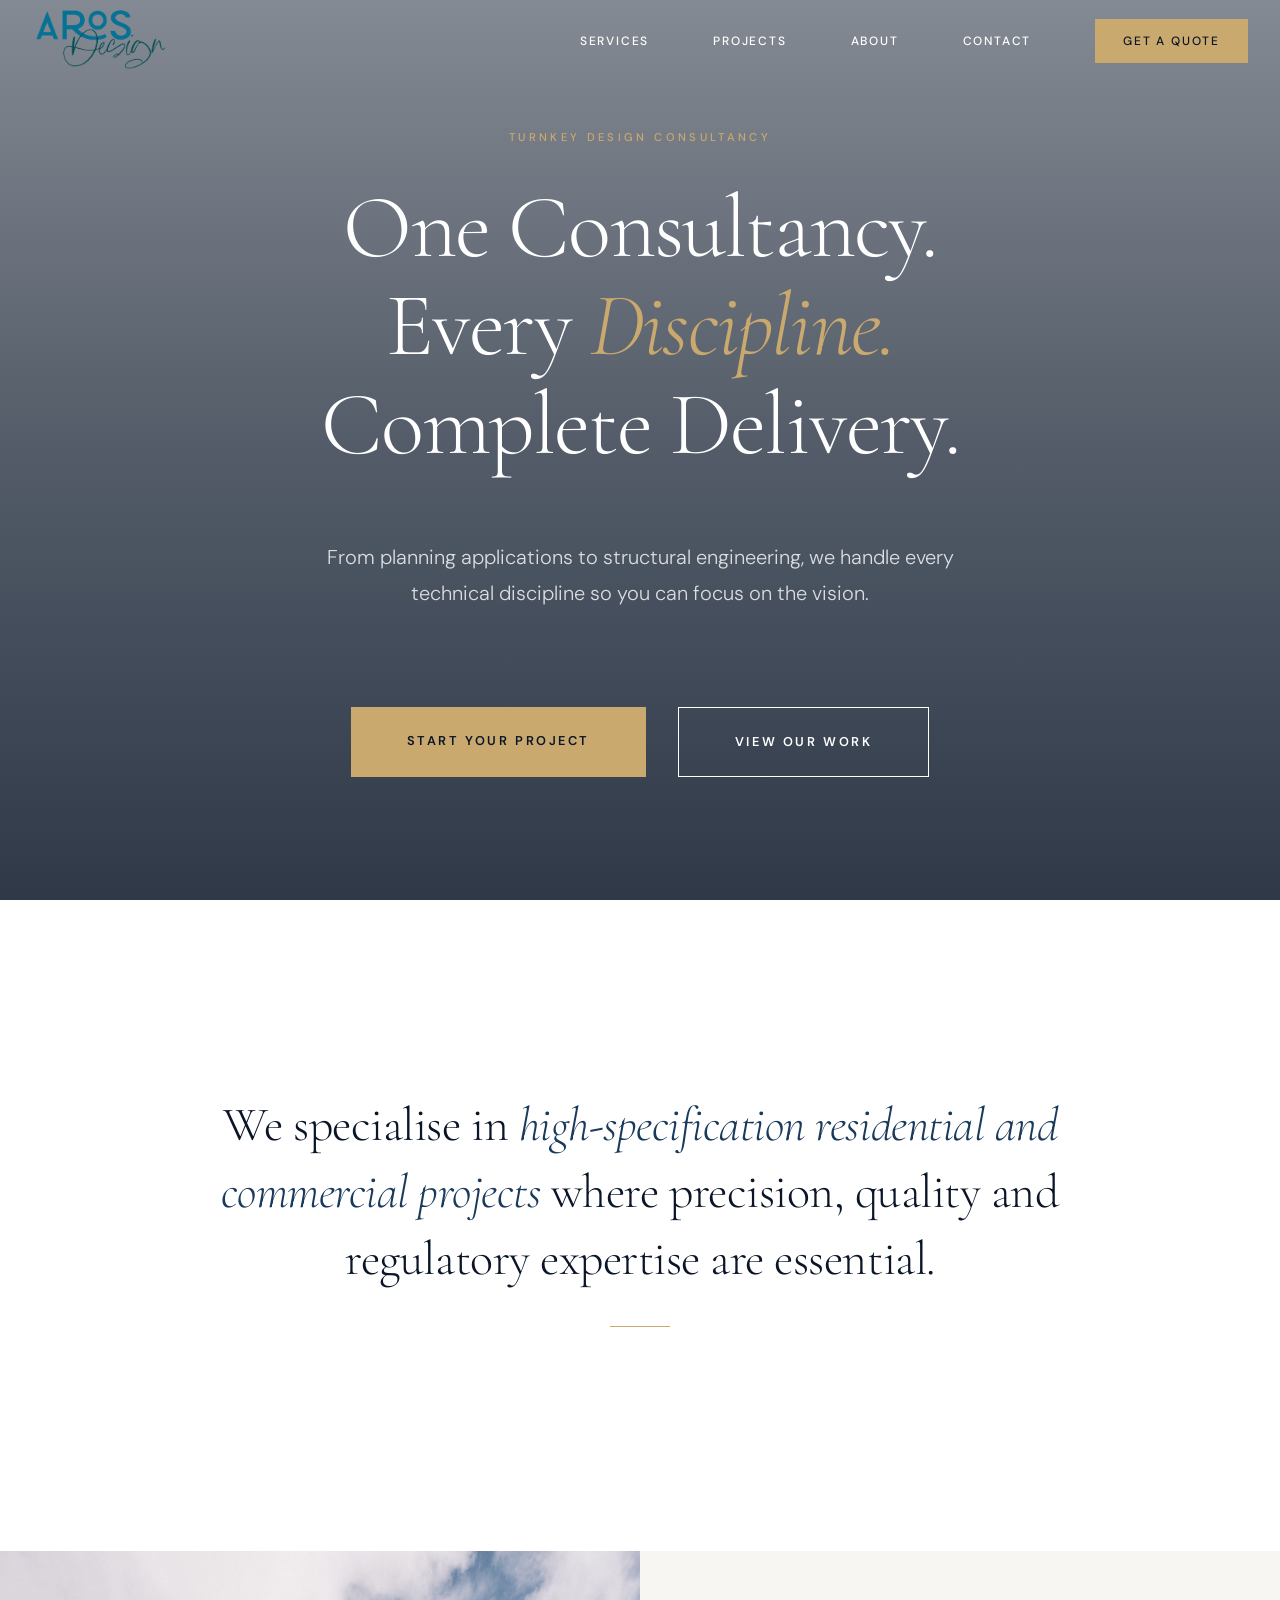
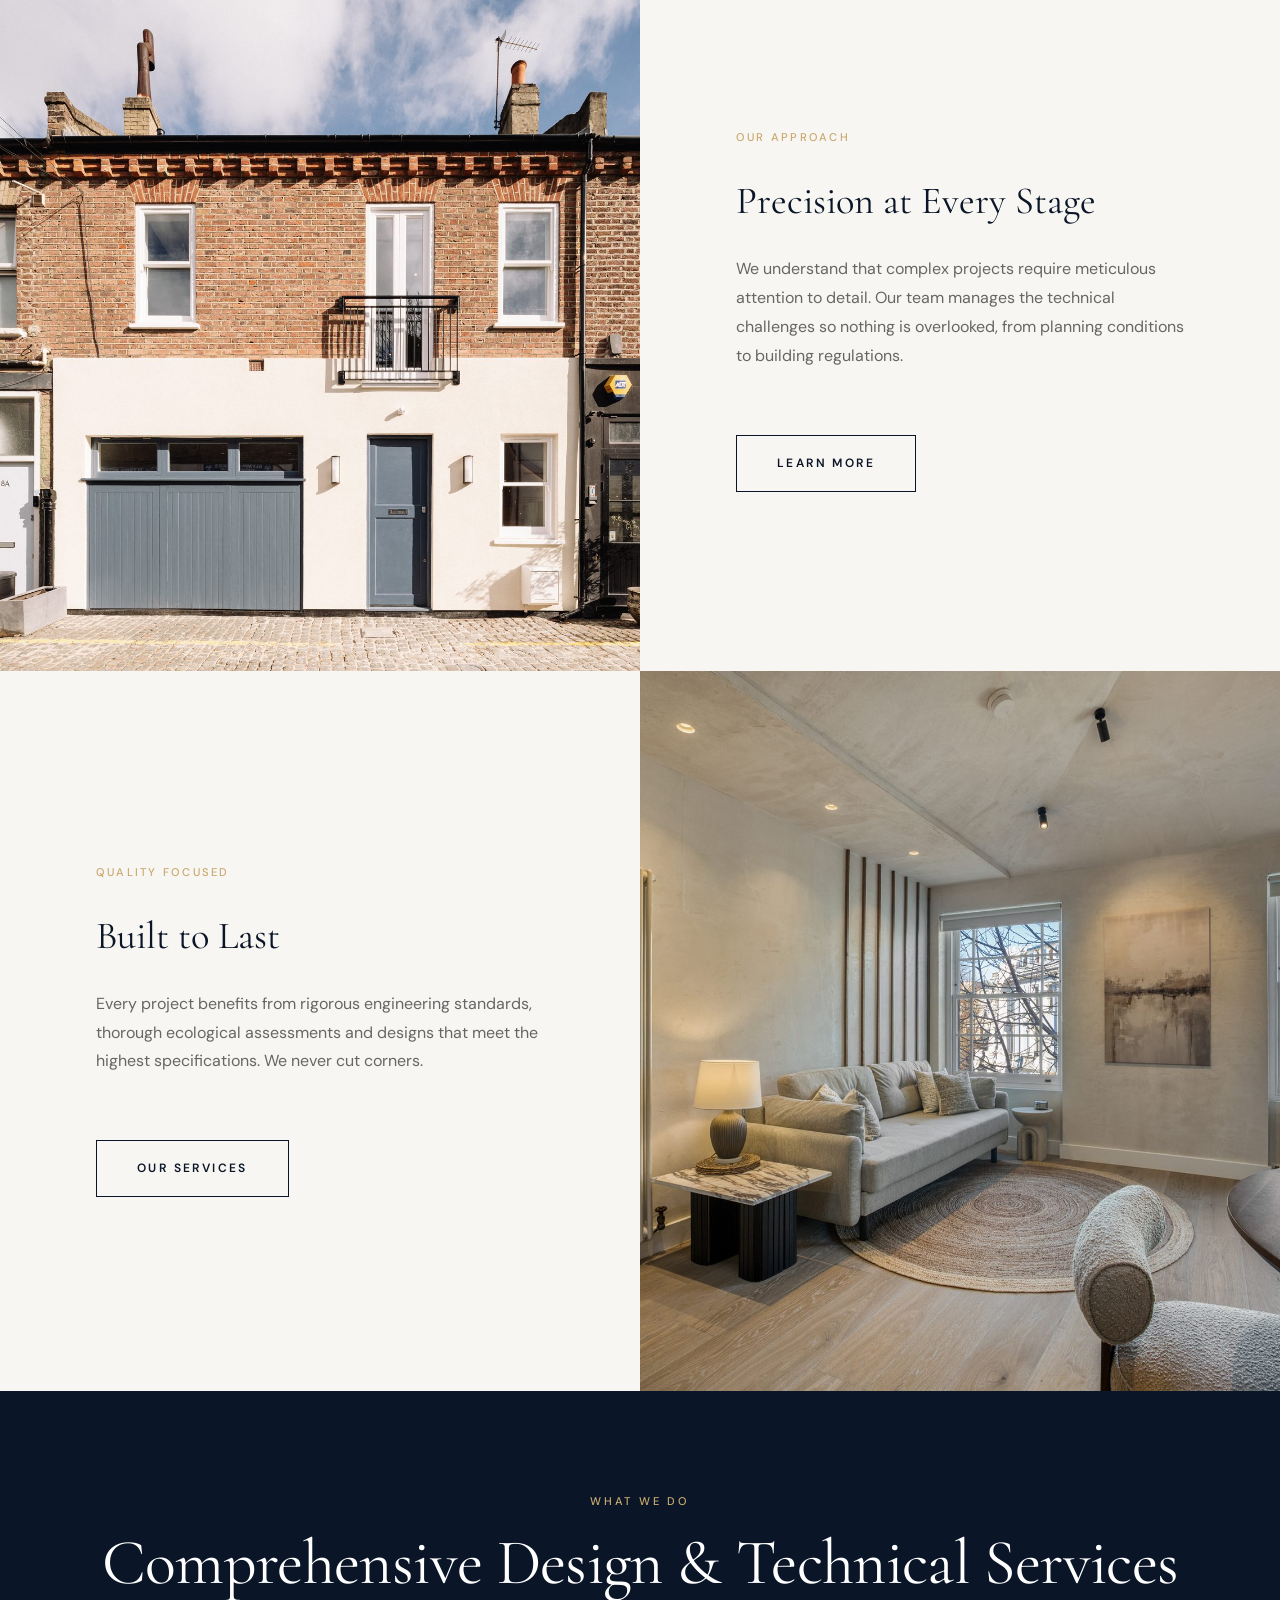
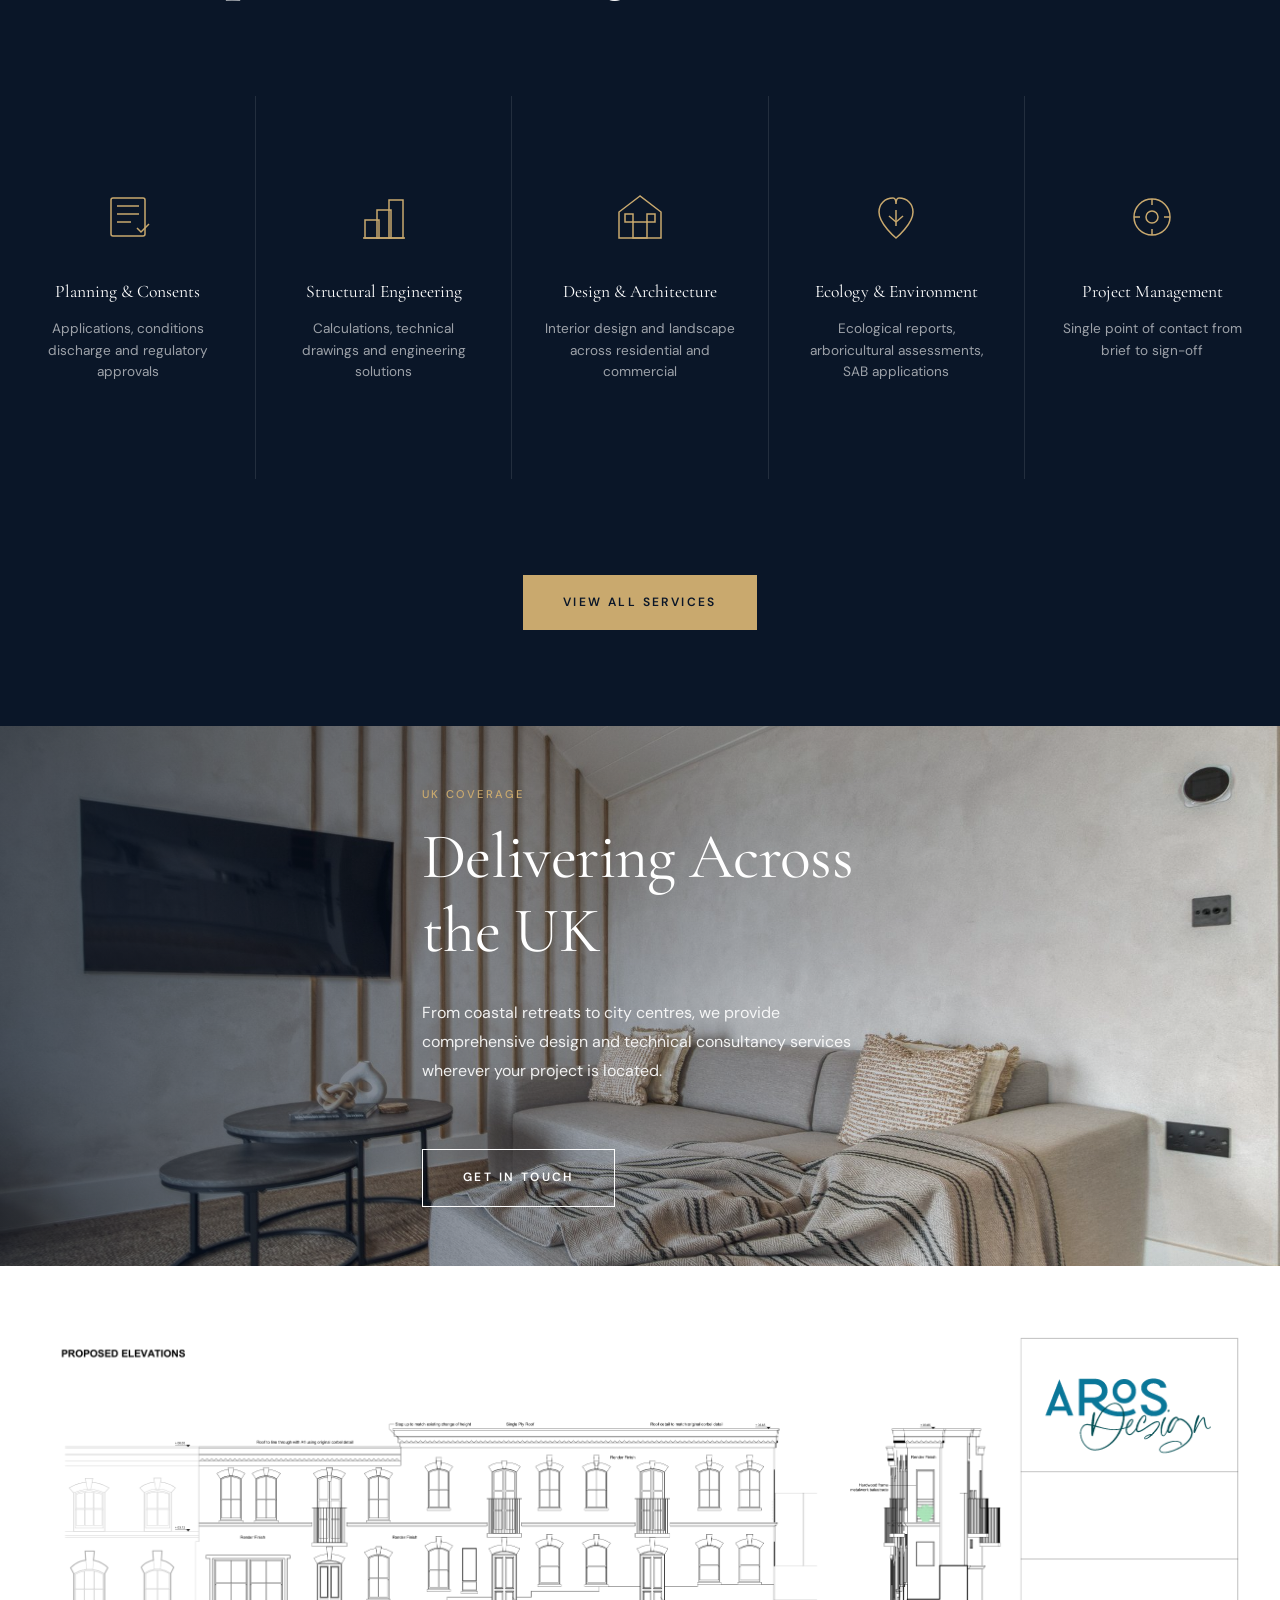
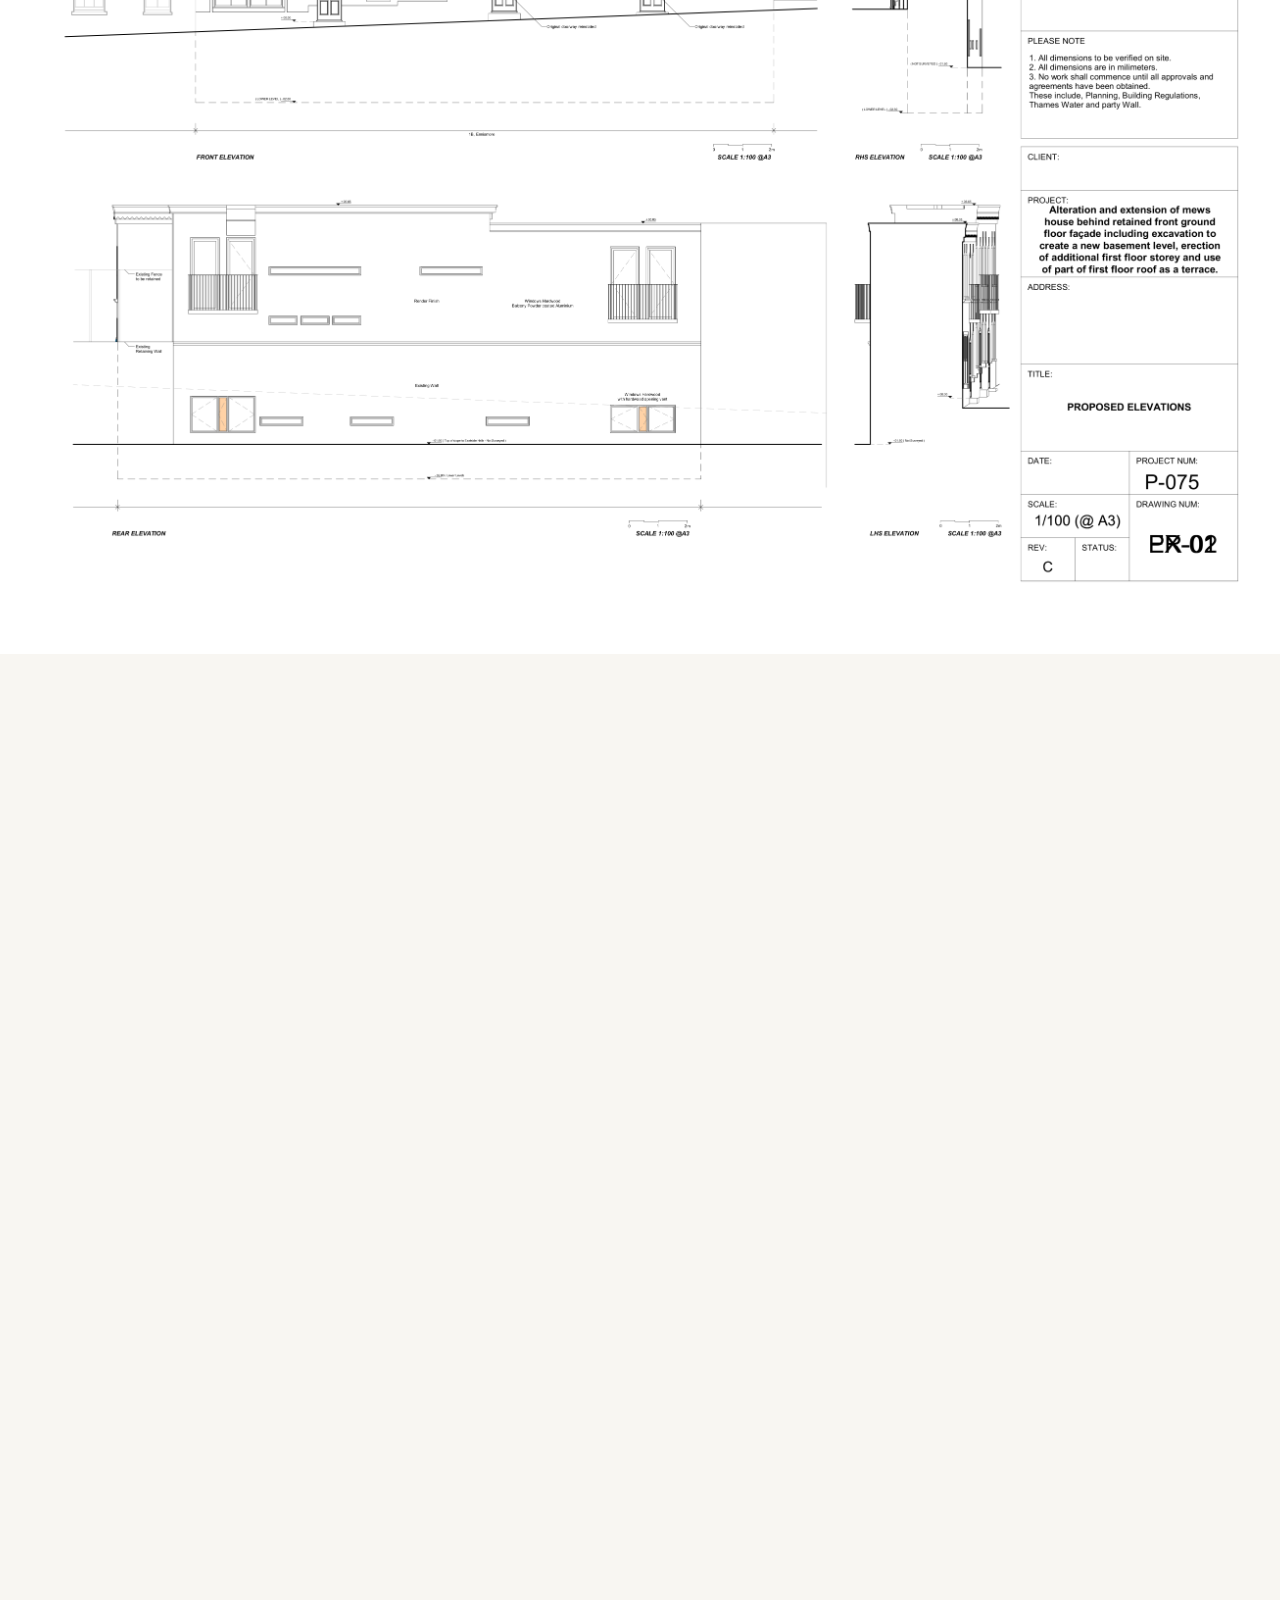
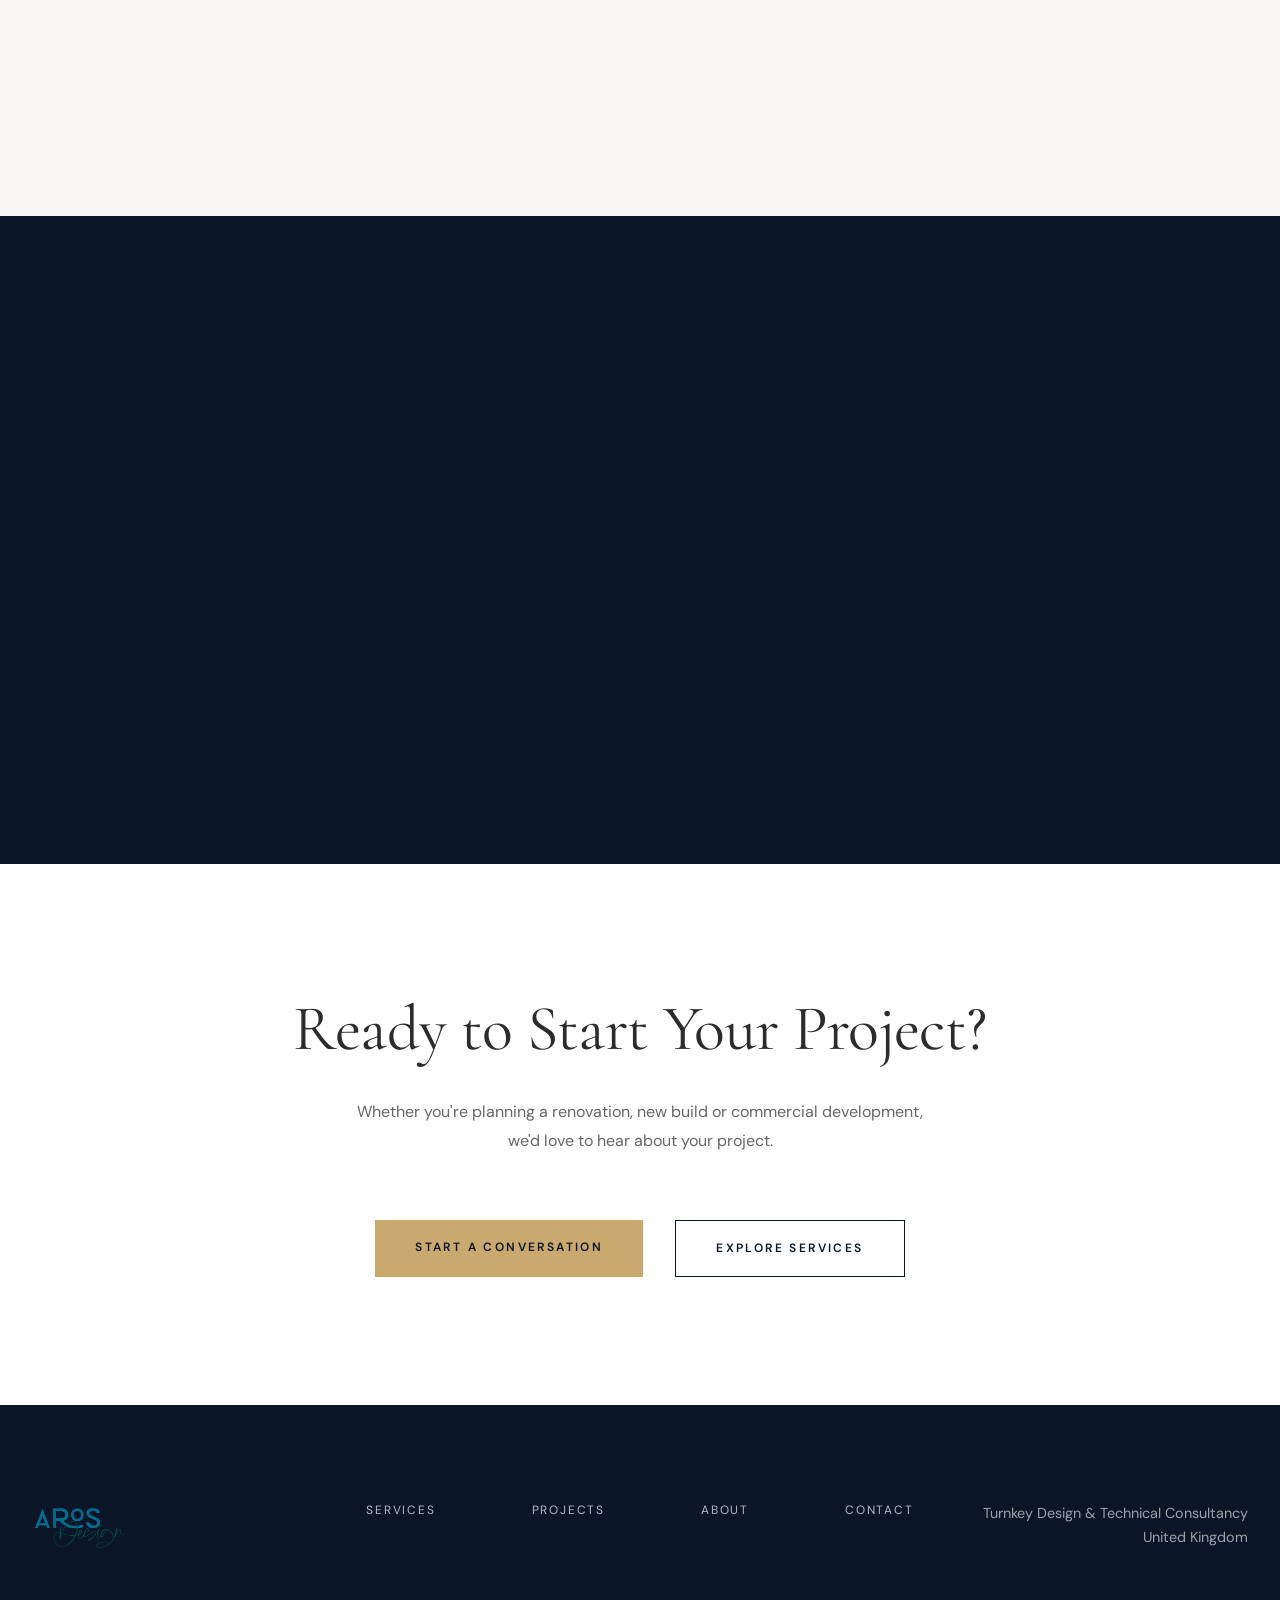
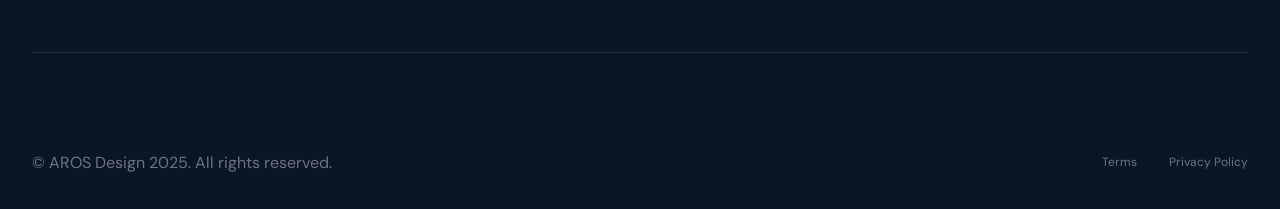
==== index.html @ d6369b1f "Initial commit: AROS Design static website Co-Authored-By: Claude Opus 4.6 (1M context) <noreply@ant" ====
<!DOCTYPE html>
<html lang="en">
<head>
    <meta charset="UTF-8">
    <meta name="viewport" content="width=device-width, initial-scale=1.0">
    <title>AROS Design | Turnkey Design & Technical Consultancy</title>
    <link rel="icon" type="image/png" href="Logos/FAV Icon.png">
    <link rel="preconnect" href="https://fonts.googleapis.com">
    <link rel="preconnect" href="https://fonts.gstatic.com" crossorigin>
    <link href="https://fonts.googleapis.com/css2?family=Cormorant+Garamond:ital,wght@0,300;0,400;0,500;0,600;0,700;1,300;1,400;1,500;1,600;1,700&family=DM+Sans:ital,opsz,wght@0,9..40,100..1000;1,9..40,100..1000&display=swap" rel="stylesheet">
    <link rel="stylesheet" href="css/styles.css?v=2">
    <style>
        /* ===== HERO VIDEO SECTION ===== */
        .hero {
            min-height: 100vh;
            position: relative;
            display: flex;
            align-items: center;
            justify-content: center;
            overflow: hidden;
        }

        .hero-video {
            position: absolute;
            top: 50%;
            left: 50%;
            min-width: 100%;
            min-height: 100%;
            width: auto;
            height: auto;
            transform: translate(-50%, -50%);
            z-index: 0;
            object-fit: cover;
        }

        .hero-overlay {
            position: absolute;
            inset: 0;
            background: linear-gradient(
                to bottom,
                rgba(10, 22, 40, 0.5) 0%,
                rgba(10, 22, 40, 0.7) 50%,
                rgba(10, 22, 40, 0.85) 100%
            );
            z-index: 1;
        }

        .hero-content {
            position: relative;
            z-index: 2;
            text-align: center;
            max-width: 1000px;
            padding: var(--spacing-md);
        }

        .hero-label {
            display: inline-block;
            font-size: 0.7rem;
            letter-spacing: 0.3em;
            text-transform: uppercase;
            color: var(--color-accent);
            margin-bottom: var(--spacing-md);
            font-weight: 500;
        }

        .hero h1 {
            color: var(--color-white);
            margin-bottom: var(--spacing-lg);
            font-weight: 300;
            line-height: 1.1;
        }

        .hero h1 span {
            display: block;
        }

        .hero h1 .accent {
            color: var(--color-accent);
            font-style: italic;
        }

        .hero-subtitle {
            color: rgba(255, 255, 255, 0.8);
            font-size: 1.25rem;
            max-width: 700px;
            margin: 0 auto var(--spacing-xl);
            font-weight: 300;
            line-height: 1.8;
        }

        .hero-ctas {
            display: flex;
            gap: var(--spacing-md);
            justify-content: center;
            flex-wrap: wrap;
        }

        /* ===== INTRO STATEMENT ===== */
        .intro-statement {
            padding: var(--spacing-xxxl) 0;
            background: var(--color-white);
        }

        .intro-statement-inner {
            max-width: 1000px;
            margin: 0 auto;
            text-align: center;
        }

        .intro-statement h2 {
            font-size: clamp(2rem, 4vw, 3rem);
            color: var(--color-primary-dark);
            line-height: 1.4;
            font-weight: 300;
        }

        .intro-statement h2 em {
            font-style: italic;
            color: var(--color-primary-mid);
        }

        /* ===== IMAGE SHOWCASE ===== */
        .image-showcase {
            display: grid;
            grid-template-columns: 1fr 1fr;
            min-height: 80vh;
        }

        .showcase-image {
            position: relative;
            overflow: hidden;
        }

        .showcase-image img {
            width: 100%;
            height: 100%;
            object-fit: cover;
            transition: transform 1.5s ease;
        }

        .showcase-image:hover img {
            transform: scale(1.05);
        }

        .showcase-content {
            display: flex;
            align-items: center;
            justify-content: center;
            padding: var(--spacing-xl);
            background: var(--color-light-bg);
        }

        .showcase-content-inner {
            max-width: 500px;
        }

        .showcase-content .label {
            color: var(--color-accent);
            margin-bottom: var(--spacing-md);
            display: block;
        }

        .showcase-content h3 {
            color: var(--color-primary-dark);
            margin-bottom: var(--spacing-md);
        }

        .showcase-content p {
            color: var(--color-text-light);
            margin-bottom: var(--spacing-lg);
        }

        @media (max-width: 768px) {
            .image-showcase {
                grid-template-columns: 1fr;
            }

            .showcase-image {
                min-height: 50vh;
            }
        }

        /* ===== SERVICES PREVIEW ===== */
        .services-preview {
            padding: var(--spacing-xl) 0;
            background: var(--color-primary-dark);
        }

        .services-grid {
            display: grid;
            grid-template-columns: repeat(5, 1fr);
            gap: 1px;
            background: rgba(255, 255, 255, 0.1);
            margin-top: var(--spacing-xl);
        }

        .service-item {
            background: var(--color-primary-dark);
            padding: var(--spacing-xl) var(--spacing-md);
            text-align: center;
            transition: var(--transition-smooth);
        }

        .service-item:hover {
            background: var(--color-primary-mid);
        }

        .service-item .icon {
            width: 50px;
            height: 50px;
            margin: 0 auto var(--spacing-md);
            stroke: var(--color-accent);
            fill: none;
            stroke-width: 1.5;
        }

        .service-item h4 {
            color: var(--color-white);
            font-size: 1.1rem;
            margin-bottom: var(--spacing-sm);
        }

        .service-item p {
            color: rgba(255, 255, 255, 0.6);
            font-size: 0.85rem;
            line-height: 1.6;
        }

        @media (max-width: 1024px) {
            .services-grid {
                grid-template-columns: repeat(3, 1fr);
            }
        }

        @media (max-width: 768px) {
            .services-grid {
                grid-template-columns: 1fr;
            }
        }

        /* ===== FULL WIDTH IMAGE BAND ===== */
        .image-band {
            height: 60vh;
            position: relative;
            overflow: hidden;
        }

        .image-band img {
            width: 100%;
            height: 100%;
            object-fit: cover;
        }

        .image-band-overlay {
            position: absolute;
            inset: 0;
            background: linear-gradient(to right, rgba(10, 22, 40, 0.7), transparent);
            display: flex;
            align-items: center;
            padding: var(--spacing-xl);
        }

        .image-band-content {
            max-width: 500px;
            color: var(--color-white);
        }

        .image-band-content h2 {
            margin-bottom: var(--spacing-md);
        }

        .image-band-content p {
            opacity: 0.9;
            margin-bottom: var(--spacing-lg);
        }

        /* ===== DRAWING SHOWCASE ===== */
        .drawing-showcase {
            padding: var(--spacing-lg) 0;
            background: var(--color-white);
        }

        .drawing-showcase-image {
            background: transparent;
        }

        .drawing-showcase-image img {
            width: 100%;
            height: auto;
        }

        /* ===== PROJECTS PREVIEW ===== */
        .projects-preview {
            padding: var(--spacing-xl) 0;
            background: var(--color-light-bg);
        }

        .projects-grid {
            display: grid;
            grid-template-columns: repeat(3, 1fr);
            gap: var(--spacing-md);
            margin-top: var(--spacing-xl);
        }

        .project-card {
            position: relative;
            aspect-ratio: 3/4;
            overflow: hidden;
            cursor: pointer;
        }

        .project-card img {
            width: 100%;
            height: 100%;
            object-fit: cover;
            transition: transform 1s ease;
        }

        .project-card:hover img {
            transform: scale(1.08);
        }

        .project-card::before {
            content: '';
            position: absolute;
            inset: 0;
            background: linear-gradient(to top, rgba(10, 22, 40, 0.9) 0%, transparent 60%);
            z-index: 1;
            transition: var(--transition-smooth);
        }

        .project-card:hover::before {
            background: linear-gradient(to top, rgba(10, 22, 40, 0.95) 0%, rgba(10, 22, 40, 0.3) 100%);
        }

        .project-card-content {
            position: absolute;
            bottom: 0;
            left: 0;
            right: 0;
            padding: var(--spacing-lg);
            z-index: 2;
            transform: translateY(20px);
            transition: var(--transition-smooth);
        }

        .project-card:hover .project-card-content {
            transform: translateY(0);
        }

        .project-tag {
            display: inline-block;
            background: var(--color-accent);
            color: var(--color-primary-dark);
            padding: 0.35rem 0.85rem;
            font-size: 0.65rem;
            letter-spacing: 0.15em;
            text-transform: uppercase;
            font-weight: 600;
            margin-bottom: var(--spacing-sm);
        }

        .project-card h3 {
            color: var(--color-white);
            font-size: 1.5rem;
            margin-bottom: var(--spacing-xs);
        }

        .project-location {
            color: rgba(255, 255, 255, 0.7);
            font-size: 0.85rem;
        }

        .project-link {
            display: inline-flex;
            align-items: center;
            gap: var(--spacing-xs);
            color: var(--color-accent);
            font-size: 0.75rem;
            letter-spacing: 0.1em;
            text-transform: uppercase;
            margin-top: var(--spacing-md);
            opacity: 0;
            transform: translateY(10px);
            transition: var(--transition-smooth);
        }

        .project-card:hover .project-link {
            opacity: 1;
            transform: translateY(0);
        }

        @media (max-width: 768px) {
            .projects-grid {
                grid-template-columns: 1fr;
            }

            .project-card {
                aspect-ratio: 4/3;
            }
        }

        /* ===== QUOTE SECTION ===== */
        .quote-section {
            padding: var(--spacing-xxxl) 0;
            background: var(--color-primary-dark);
            text-align: center;
        }

        .quote-section blockquote {
            max-width: 900px;
            margin: 0 auto;
            font-family: var(--font-heading);
            font-size: clamp(1.75rem, 3.5vw, 2.5rem);
            font-style: italic;
            color: var(--color-white);
            line-height: 1.5;
        }

        .quote-section cite {
            display: block;
            margin-top: var(--spacing-lg);
            font-size: 0.8rem;
            letter-spacing: 0.15em;
            text-transform: uppercase;
            color: var(--color-accent);
            font-style: normal;
        }

        /* ===== CTA SECTION ===== */
        .cta-section {
            padding: var(--spacing-xxl) 0;
            background: var(--color-white);
            text-align: center;
        }

        .cta-section h2 {
            margin-bottom: var(--spacing-md);
        }

        .cta-section p {
            max-width: 600px;
            margin: 0 auto var(--spacing-lg);
            color: var(--color-text-light);
        }

        .cta-buttons {
            display: flex;
            gap: var(--spacing-md);
            justify-content: center;
            flex-wrap: wrap;
        }
    </style>
</head>
<body>
    <!-- NAVIGATION -->
    <nav class="nav nav-hero" id="nav">
        <div class="nav-inner">
            <a href="index.html" class="nav-logo-link">
                <img src="Logos/White The Aros.png" alt="AROS Design" class="nav-logo nav-logo-light">
                <img src="Logos/AROS Design Logo.svg?v=2" alt="AROS Design" class="nav-logo nav-logo-dark">
            </a>
            <div class="nav-toggle" id="navToggle">
                <span></span>
                <span></span>
                <span></span>
            </div>
            <ul class="nav-links" id="navLinks">
                <li><a href="services.html">Services</a></li>
                <li><a href="projects.html">Projects</a></li>
                <li><a href="about.html">About</a></li>
                <li><a href="contact.html">Contact</a></li>
                <li><a href="contact.html" class="nav-cta">Get a Quote</a></li>
            </ul>
        </div>
    </nav>

    <!-- HERO WITH VIDEO -->
    <section class="hero">
        <video class="hero-video" autoplay muted loop playsinline>
            <source src="Photos_Optimized/Video/6 Russell Gardens Mews, W14 - Reel.m4v" type="video/mp4">
        </video>
        <div class="hero-overlay"></div>
        <div class="hero-content">
            <span class="hero-label fade-in">Turnkey Design Consultancy</span>
            <h1 class="fade-in stagger-1">
                <span>One Consultancy.</span>
                <span>Every <em class="accent">Discipline.</em></span>
                <span>Complete Delivery.</span>
            </h1>
            <p class="hero-subtitle fade-in stagger-2">From planning applications to structural engineering, we handle every technical discipline so you can focus on the vision.</p>
            <div class="hero-ctas fade-in stagger-3">
                <a href="contact.html" class="btn btn-primary btn-large">Start Your Project</a>
                <a href="projects.html" class="btn btn-outline btn-large">View Our Work</a>
            </div>
        </div>
        <div class="scroll-indicator">
            <span>Scroll</span>
            <svg viewBox="0 0 24 24"><path d="M12 5v14M19 12l-7 7-7-7"/></svg>
        </div>
    </section>

    <!-- INTRO STATEMENT -->
    <section class="intro-statement">
        <div class="container">
            <div class="intro-statement-inner fade-in">
                <h2>We specialise in <em>high-specification residential and commercial projects</em> where precision, quality and regulatory expertise are essential.</h2>
                <div class="line-accent"></div>
            </div>
        </div>
    </section>

    <!-- IMAGE SHOWCASE - LEFT -->
    <section class="image-showcase">
        <div class="showcase-image scale-in">
            <img src="Photos_Optimized/RGM/FH_LurotBrand_6RussellGardensMews_TypRes-1.jpg" alt="Holland Park">
        </div>
        <div class="showcase-content">
            <div class="showcase-content-inner slide-in-right">
                <span class="label">Our Approach</span>
                <h3>Precision at Every Stage</h3>
                <p>We understand that complex projects require meticulous attention to detail. Our team manages the technical challenges so nothing is overlooked, from planning conditions to building regulations.</p>
                <a href="about.html" class="btn btn-outline-dark">Learn More</a>
            </div>
        </div>
    </section>

    <!-- IMAGE SHOWCASE - RIGHT -->
    <section class="image-showcase">
        <div class="showcase-content">
            <div class="showcase-content-inner slide-in-left">
                <span class="label">Quality Focused</span>
                <h3>Built to Last</h3>
                <p>Every project benefits from rigorous engineering standards, thorough ecological assessments and designs that meet the highest specifications. We never cut corners.</p>
                <a href="services.html" class="btn btn-outline-dark">Our Services</a>
            </div>
        </div>
        <div class="showcase-image scale-in">
            <img src="Photos_Optimized/59 Pembridge/889A3204_HDR-2.jpg" alt="Notting Hill">
        </div>
    </section>

    <!-- SERVICES PREVIEW -->
    <section class="services-preview">
        <div class="container">
            <div class="section-header fade-in">
                <span class="section-label">What We Do</span>
                <h2 class="section-title-light">Comprehensive Design & Technical Services</h2>
            </div>
        </div>
        <div class="services-grid">
            <div class="service-item fade-in stagger-1">
                <svg class="icon" viewBox="0 0 50 50">
                    <rect x="8" y="6" width="34" height="38" rx="2"/>
                    <line x1="14" y1="14" x2="36" y2="14"/>
                    <line x1="14" y1="22" x2="36" y2="22"/>
                    <line x1="14" y1="30" x2="28" y2="30"/>
                    <path d="M34 36L38 40L46 32"/>
                </svg>
                <h4>Planning & Consents</h4>
                <p>Applications, conditions discharge and regulatory approvals</p>
            </div>
            <div class="service-item fade-in stagger-2">
                <svg class="icon" viewBox="0 0 50 50">
                    <rect x="6" y="28" width="14" height="18"/>
                    <rect x="18" y="18" width="14" height="28"/>
                    <rect x="30" y="8" width="14" height="38"/>
                    <line x1="4" y1="46" x2="46" y2="46"/>
                </svg>
                <h4>Structural Engineering</h4>
                <p>Calculations, technical drawings and engineering solutions</p>
            </div>
            <div class="service-item fade-in stagger-3">
                <svg class="icon" viewBox="0 0 50 50">
                    <path d="M25 4L4 20V46H46V20L25 4Z"/>
                    <rect x="18" y="30" width="14" height="16"/>
                    <rect x="10" y="22" width="8" height="8"/>
                    <rect x="32" y="22" width="8" height="8"/>
                </svg>
                <h4>Design & Architecture</h4>
                <p>Interior design and landscape across residential and commercial</p>
            </div>
            <div class="service-item fade-in stagger-4">
                <svg class="icon" viewBox="0 0 50 50">
                    <path d="M25 46C25 46 8 32 8 20C8 12 14 6 22 6C25 6 25 12 25 12C25 12 25 6 28 6C36 6 42 12 42 20C42 32 25 46 25 46Z"/>
                    <line x1="25" y1="18" x2="25" y2="34"/>
                    <line x1="18" y1="24" x2="25" y2="30"/>
                    <line x1="32" y1="24" x2="25" y2="30"/>
                </svg>
                <h4>Ecology & Environment</h4>
                <p>Ecological reports, arboricultural assessments, SAB applications</p>
            </div>
            <div class="service-item fade-in stagger-5">
                <svg class="icon" viewBox="0 0 50 50">
                    <circle cx="25" cy="25" r="18"/>
                    <circle cx="25" cy="25" r="6"/>
                    <line x1="25" y1="7" x2="25" y2="13"/>
                    <line x1="25" y1="37" x2="25" y2="43"/>
                    <line x1="7" y1="25" x2="13" y2="25"/>
                    <line x1="37" y1="25" x2="43" y2="25"/>
                </svg>
                <h4>Project Management</h4>
                <p>Single point of contact from brief to sign-off</p>
            </div>
        </div>
        <div class="container" style="text-align: center; margin-top: var(--spacing-xl);">
            <a href="services.html" class="btn btn-primary fade-in">View All Services</a>
        </div>
    </section>

    <!-- FULL WIDTH IMAGE BAND -->
    <section class="image-band">
        <img src="Photos_Optimized/George Bank/IMG_6609..JPG" alt="The Gower Project">
        <div class="image-band-overlay">
            <div class="image-band-content container fade-in">
                <span class="label" style="color: var(--color-accent); display: block; margin-bottom: var(--spacing-sm);">UK Coverage</span>
                <h2>Delivering Across the UK</h2>
                <p>From coastal retreats to city centres, we provide comprehensive design and technical consultancy services wherever your project is located.</p>
                <a href="contact.html" class="btn btn-outline">Get in Touch</a>
            </div>
        </div>
    </section>

    <!-- TECHNICAL DRAWING SHOWCASE -->
    <section class="drawing-showcase">
        <div class="container">
            <div class="drawing-showcase-image fade-in">
                <img src="Drawings/proposed-elevations.png" alt="Proposed Elevations - Technical Drawing">
            </div>
        </div>
    </section>

    <!-- PROJECTS PREVIEW -->
    <section class="projects-preview">
        <div class="container">
            <div class="section-header fade-in">
                <span class="section-label">Featured Work</span>
                <h2 class="section-title">Recent Projects</h2>
                <p class="section-subtitle">High-specification residential and commercial developments across the UK.</p>
            </div>
            <div class="projects-grid">
                <a href="projects.html#pembridge" class="project-card fade-in stagger-1">
                    <img src="Photos_Optimized/59 Pembridge/889A3066_HDR-2.jpg" alt="Notting Hill">
                    <div class="project-card-content">
                        <span class="project-tag">Renovation</span>
                        <h3>Notting Hill</h3>
                        <p class="project-location">Notting Hill, London</p>
                        <span class="project-link">View Project <svg width="16" height="16" viewBox="0 0 16 16" fill="none"><path d="M3 8h10M9 4l4 4-4 4" stroke="currentColor" stroke-width="1.5"/></svg></span>
                    </div>
                </a>
                <a href="projects.html#rgm" class="project-card fade-in stagger-2">
                    <img src="Photos_Optimized/RGM/FH_LurotBrand_6RussellGardensMews_TypRes-3.jpg" alt="Holland Park">
                    <div class="project-card-content">
                        <span class="project-tag">New Build</span>
                        <h3>Holland Park</h3>
                        <p class="project-location">Holland Park, London</p>
                        <span class="project-link">View Project <svg width="16" height="16" viewBox="0 0 16 16" fill="none"><path d="M3 8h10M9 4l4 4-4 4" stroke="currentColor" stroke-width="1.5"/></svg></span>
                    </div>
                </a>
                <a href="projects.html#george-bank" class="project-card fade-in stagger-3">
                    <img src="Photos_Optimized/George Bank/IMG_6639..JPG" alt="The Gower">
                    <div class="project-card-content">
                        <span class="project-tag">Conversion</span>
                        <h3>The Gower</h3>
                        <p class="project-location">Gower, Wales</p>
                        <span class="project-link">View Project <svg width="16" height="16" viewBox="0 0 16 16" fill="none"><path d="M3 8h10M9 4l4 4-4 4" stroke="currentColor" stroke-width="1.5"/></svg></span>
                    </div>
                </a>
            </div>
            <div style="text-align: center; margin-top: var(--spacing-xl);">
                <a href="projects.html" class="btn btn-outline-dark fade-in">View All Projects</a>
            </div>
        </div>
    </section>

    <!-- QUOTE SECTION -->
    <section class="quote-section">
        <div class="container fade-in">
            <blockquote>
                "AROS Design transformed what could have been a complex project into a seamless experience. One point of contact for everything, exactly what we needed."
            </blockquote>
            <cite>Private Client, Pembrokeshire</cite>
        </div>
    </section>

    <!-- CTA SECTION -->
    <section class="cta-section">
        <div class="container fade-in">
            <h2>Ready to Start Your Project?</h2>
            <p>Whether you're planning a renovation, new build or commercial development, we'd love to hear about your project.</p>
            <div class="cta-buttons">
                <a href="contact.html" class="btn btn-primary">Start a Conversation</a>
                <a href="services.html" class="btn btn-outline-dark">Explore Services</a>
            </div>
        </div>
    </section>

    <!-- FOOTER -->
    <footer class="footer">
        <div class="container">
            <div class="footer-main">
                <div class="footer-logo-wrapper">
                    <img src="Logos/White The Aros.png" alt="AROS Design" class="footer-logo">
                </div>
                <nav class="footer-nav">
                    <a href="services.html">Services</a>
                    <a href="projects.html">Projects</a>
                    <a href="about.html">About</a>
                    <a href="contact.html">Contact</a>
                </nav>
                <div class="footer-tagline">
                    Turnkey Design & Technical Consultancy<br>United Kingdom
                </div>
            </div>
            <div class="footer-bottom">
                <p>&copy; AROS Design 2025. All rights reserved.</p>
                <div class="footer-legal">
                    <a href="#">Terms</a>
                    <a href="#">Privacy Policy</a>
                </div>
            </div>
        </div>
    </footer>

    <!-- JAVASCRIPT -->
    <script>
        // Navigation scroll effect
        const nav = document.getElementById('nav');
        const navToggle = document.getElementById('navToggle');
        const navLinks = document.getElementById('navLinks');

        window.addEventListener('scroll', () => {
            if (window.scrollY > 100) {
                nav.classList.add('scrolled');
            } else {
                nav.classList.remove('scrolled');
            }
        });

        // Mobile menu toggle
        navToggle.addEventListener('click', () => {
            navToggle.classList.toggle('active');
            navLinks.classList.toggle('active');
        });

        // Close mobile menu on link click
        document.querySelectorAll('.nav-links a').forEach(link => {
            link.addEventListener('click', () => {
                navToggle.classList.remove('active');
                navLinks.classList.remove('active');
            });
        });

        // Intersection Observer for animations
        const observerOptions = {
            root: null,
            rootMargin: '0px',
            threshold: 0.1
        };

        const observer = new IntersectionObserver((entries) => {
            entries.forEach(entry => {
                if (entry.isIntersecting) {
                    entry.target.classList.add('visible');
                }
            });
        }, observerOptions);

        document.querySelectorAll('.fade-in, .slide-in-left, .slide-in-right, .scale-in').forEach(el => {
            observer.observe(el);
        });
    </script>
</body>
</html>
---- css/styles.css ----
/* ===================================================================
   AROS DESIGN - SHARED STYLES
   Turnkey Design & Technical Consultancy
   =================================================================== */

/* ===== CSS CUSTOM PROPERTIES ===== */
:root {
    /* Colors */
    --color-primary-dark: #0a1628;
    --color-primary-mid: #1a3a5c;
    --color-primary-light: #2a4a6c;
    --color-accent: #c9a96e;
    --color-accent-light: #d4b577;
    --color-light-bg: #f8f6f2;
    --color-white: #ffffff;
    --color-text: #2c2c2c;
    --color-text-light: #666666;
    --color-overlay: rgba(10, 22, 40, 0.7);
    --color-overlay-dark: rgba(10, 22, 40, 0.85);

    /* Typography */
    --font-heading: 'Cormorant Garamond', Georgia, serif;
    --font-body: 'DM Sans', -apple-system, BlinkMacSystemFont, sans-serif;

    /* Spacing */
    --spacing-xs: 0.5rem;
    --spacing-sm: 1rem;
    --spacing-md: 2rem;
    --spacing-lg: 4rem;
    --spacing-xl: 6rem;
    --spacing-xxl: 8rem;
    --spacing-xxxl: 12rem;

    /* Transitions */
    --transition-smooth: all 0.4s cubic-bezier(0.4, 0, 0.2, 1);
    --transition-fast: all 0.2s ease;
    --transition-slow: all 0.6s cubic-bezier(0.4, 0, 0.2, 1);

    /* Layout */
    --max-width: 1400px;
    --max-width-narrow: 900px;
    --nav-height: 80px;
}

/* ===== RESET & BASE ===== */
*, *::before, *::after {
    box-sizing: border-box;
    margin: 0;
    padding: 0;
}

html {
    scroll-behavior: smooth;
    font-size: 16px;
    background: var(--color-white);
}

body {
    font-family: var(--font-body);
    color: var(--color-text);
    line-height: 1.6;
    background: var(--color-white);
    overflow-x: hidden;
    position: relative;
}

body::before,
body::after {
    display: none;
}

img {
    max-width: 100%;
    height: auto;
    display: block;
}

a {
    text-decoration: none;
    color: inherit;
}

ul {
    list-style: none;
}

/* ===== TYPOGRAPHY ===== */
h1, h2, h3, h4, h5, h6 {
    font-family: var(--font-heading);
    font-weight: 400;
    line-height: 1.15;
}

h1 {
    font-size: clamp(3rem, 7vw, 6rem);
    letter-spacing: -0.02em;
}

h2 {
    font-size: clamp(2.5rem, 5vw, 4rem);
    letter-spacing: -0.01em;
}

h3 {
    font-size: clamp(1.75rem, 3vw, 2.5rem);
}

h4 {
    font-size: clamp(1.25rem, 2vw, 1.5rem);
}

p {
    font-size: 1rem;
    line-height: 1.8;
}

.text-large {
    font-size: 1.25rem;
    line-height: 1.7;
}

.label {
    font-family: var(--font-body);
    font-size: 0.7rem;
    letter-spacing: 0.2em;
    text-transform: uppercase;
    font-weight: 500;
}

/* ===== UTILITY CLASSES ===== */
.container {
    max-width: var(--max-width);
    margin: 0 auto;
    padding: 0 var(--spacing-md);
}

.container-narrow {
    max-width: var(--max-width-narrow);
    margin: 0 auto;
    padding: 0 var(--spacing-md);
}

.section-padding {
    padding: var(--spacing-xxl) 0;
}

.section-padding-large {
    padding: var(--spacing-xxxl) 0;
}

.text-center {
    text-align: center;
}

.text-white {
    color: var(--color-white);
}

.bg-dark {
    background: var(--color-primary-dark);
}

.bg-light {
    background: var(--color-light-bg);
}

.bg-white {
    background: var(--color-white);
}

/* ===== ANIMATIONS ===== */
.fade-in {
    opacity: 0;
    transform: translateY(40px);
    transition: opacity 1s ease, transform 1s ease;
}

.fade-in.visible {
    opacity: 1;
    transform: translateY(0);
}

.fade-in-fast {
    opacity: 0;
    transform: translateY(20px);
    transition: opacity 0.6s ease, transform 0.6s ease;
}

.fade-in-fast.visible {
    opacity: 1;
    transform: translateY(0);
}

.slide-in-left {
    opacity: 0;
    transform: translateX(-60px);
    transition: opacity 1s ease, transform 1s ease;
}

.slide-in-left.visible {
    opacity: 1;
    transform: translateX(0);
}

.slide-in-right {
    opacity: 0;
    transform: translateX(60px);
    transition: opacity 1s ease, transform 1s ease;
}

.slide-in-right.visible {
    opacity: 1;
    transform: translateX(0);
}

.scale-in {
    opacity: 0;
    transform: scale(0.95);
    transition: opacity 1s ease, transform 1s ease;
}

.scale-in.visible {
    opacity: 1;
    transform: scale(1);
}

/* Staggered animations */
.stagger-1 { transition-delay: 0.1s; }
.stagger-2 { transition-delay: 0.2s; }
.stagger-3 { transition-delay: 0.3s; }
.stagger-4 { transition-delay: 0.4s; }
.stagger-5 { transition-delay: 0.5s; }

/* ===== NAVIGATION ===== */
.nav {
    position: fixed;
    top: 0;
    left: 0;
    right: 0;
    z-index: 1000;
    padding: var(--spacing-sm) var(--spacing-md);
    transition: var(--transition-smooth);
    background: transparent;
}

.nav.scrolled {
    background: var(--color-white);
    box-shadow: 0 2px 40px rgba(0, 0, 0, 0.08);
}

.nav.nav-dark {
    background: var(--color-primary-dark);
}

.nav.nav-light {
    background: var(--color-white);
    box-shadow: 0 2px 40px rgba(0, 0, 0, 0.08);
}

.nav-inner {
    max-width: var(--max-width);
    margin: 0 auto;
    display: flex;
    align-items: center;
    justify-content: space-between;
    height: calc(var(--nav-height) - 2rem);
}

.nav-logo {
    height: 45px;
    width: auto;
    transition: height 0.3s ease;
}

/* Large logo on home page before scroll */
.nav.nav-hero .nav-logo {
    height: 80px;
}

.nav.nav-hero.scrolled .nav-logo {
    height: 45px;
}

.nav-logo-dark {
    display: none;
}

.nav.scrolled .nav-logo-light,
.nav.nav-light .nav-logo-light {
    display: none;
}

.nav.scrolled .nav-logo-dark,
.nav.nav-light .nav-logo-dark {
    display: block;
}

.nav.nav-dark .nav-logo-light {
    display: block;
}

.nav.nav-dark .nav-logo-dark {
    display: none;
}

.nav-links {
    display: flex;
    align-items: center;
    gap: var(--spacing-lg);
    position: static !important;
    width: auto !important;
    height: auto !important;
    background: transparent !important;
    top: auto !important;
    right: auto !important;
    left: auto !important;
    bottom: auto !important;
    flex-direction: row !important;
    justify-content: flex-end !important;
}

.nav-links a {
    font-size: 0.75rem;
    letter-spacing: 0.15em;
    text-transform: uppercase;
    color: var(--color-white);
    transition: var(--transition-fast);
    position: relative;
    font-weight: 500;
}

.nav.scrolled .nav-links a,
.nav.nav-light .nav-links a {
    color: var(--color-primary-dark);
}

.nav-links a:hover {
    color: var(--color-accent);
}

.nav-links a::after {
    content: '';
    position: absolute;
    bottom: -6px;
    left: 0;
    width: 0;
    height: 1px;
    background: var(--color-accent);
    transition: var(--transition-fast);
}

.nav-links a:hover::after {
    width: 100%;
}

.nav-cta {
    background: var(--color-accent) !important;
    color: var(--color-primary-dark) !important;
    padding: 0.875rem 1.75rem;
    font-size: 0.7rem;
    letter-spacing: 0.15em;
    text-transform: uppercase;
    font-weight: 600;
    border: none;
    cursor: pointer;
    transition: var(--transition-fast);
}

.nav-cta:hover {
    background: var(--color-accent-light) !important;
    transform: translateY(-2px);
}

.nav-cta::after {
    display: none !important;
}

/* Mobile Navigation */
.nav-toggle {
    display: none;
    flex-direction: column;
    gap: 6px;
    cursor: pointer;
    padding: 10px;
    z-index: 1001;
}

.nav-toggle span {
    width: 28px;
    height: 2px;
    background: var(--color-white);
    transition: var(--transition-fast);
}

.nav.scrolled .nav-toggle span,
.nav.nav-light .nav-toggle span {
    background: var(--color-primary-dark);
}

.nav-toggle.active span:nth-child(1) {
    transform: rotate(45deg) translate(6px, 6px);
}

.nav-toggle.active span:nth-child(2) {
    opacity: 0;
}

.nav-toggle.active span:nth-child(3) {
    transform: rotate(-45deg) translate(6px, -6px);
}

@media (max-width: 1024px) {
    .nav-toggle {
        display: flex;
    }

    .nav-links {
        position: fixed !important;
        top: 0 !important;
        right: -100% !important;
        left: auto !important;
        bottom: auto !important;
        width: 100% !important;
        height: 100vh !important;
        background: var(--color-primary-dark) !important;
        flex-direction: column !important;
        justify-content: center !important;
        gap: var(--spacing-lg);
        transition: var(--transition-smooth);
    }

    .nav-links.active {
        right: 0 !important;
    }

    .nav-links a,
    .nav.scrolled .nav-links a,
    .nav.nav-light .nav-links a {
        color: var(--color-white);
        font-size: 1.25rem;
    }
}

/* ===== BUTTONS ===== */
.btn {
    display: inline-block;
    padding: 1.125rem 2.5rem;
    font-size: 0.75rem;
    letter-spacing: 0.2em;
    text-transform: uppercase;
    font-weight: 600;
    border: none;
    cursor: pointer;
    transition: var(--transition-fast);
    font-family: var(--font-body);
    text-align: center;
}

.btn-primary {
    background: var(--color-accent);
    color: var(--color-primary-dark);
}

.btn-primary:hover {
    background: var(--color-accent-light);
    transform: translateY(-3px);
    box-shadow: 0 10px 30px rgba(201, 169, 110, 0.3);
}

.btn-outline {
    background: transparent;
    color: var(--color-white);
    border: 1px solid var(--color-white);
}

.btn-outline:hover {
    background: var(--color-white);
    color: var(--color-primary-dark);
}

.btn-outline-dark {
    background: transparent;
    color: var(--color-primary-dark);
    border: 1px solid var(--color-primary-dark);
}

.btn-outline-dark:hover {
    background: var(--color-primary-dark);
    color: var(--color-white);
}

.btn-large {
    padding: 1.5rem 3.5rem;
    font-size: 0.8rem;
}

/* ===== SECTION TITLES ===== */
.section-header {
    text-align: center;
    margin-bottom: var(--spacing-xl);
}

.section-label {
    display: inline-block;
    font-size: 0.7rem;
    letter-spacing: 0.25em;
    text-transform: uppercase;
    color: var(--color-accent);
    margin-bottom: var(--spacing-sm);
    font-weight: 500;
}

.section-title {
    color: var(--color-primary-dark);
    margin-bottom: var(--spacing-md);
}

.section-title-light {
    color: var(--color-white);
}

.section-subtitle {
    max-width: 600px;
    margin: 0 auto;
    color: var(--color-text-light);
    font-size: 1.1rem;
}

/* ===== DECORATIVE ELEMENTS ===== */
.arrow-divider {
    display: flex;
    justify-content: center;
    padding: var(--spacing-lg) 0;
}

.arrow-divider svg {
    width: 1px;
    height: 100px;
    stroke: var(--color-accent);
    fill: none;
    stroke-width: 2;
}

.arrow-divider.light svg {
    stroke: rgba(255, 255, 255, 0.3);
}

.line-accent {
    width: 60px;
    height: 1px;
    background: var(--color-accent);
    margin: var(--spacing-md) auto;
}

.line-accent-left {
    margin-left: 0;
}

/* ===== IMAGE TREATMENTS ===== */
.img-cover {
    width: 100%;
    height: 100%;
    object-fit: cover;
}

.img-parallax {
    background-attachment: fixed;
    background-position: center;
    background-repeat: no-repeat;
    background-size: cover;
}

@media (max-width: 768px) {
    .img-parallax {
        background-attachment: scroll;
    }
}

/* ===== GRID SYSTEMS ===== */
.grid-2 {
    display: grid;
    grid-template-columns: repeat(2, 1fr);
    gap: var(--spacing-lg);
}

.grid-3 {
    display: grid;
    grid-template-columns: repeat(3, 1fr);
    gap: var(--spacing-md);
}

.grid-4 {
    display: grid;
    grid-template-columns: repeat(4, 1fr);
    gap: var(--spacing-md);
}

@media (max-width: 1024px) {
    .grid-4 {
        grid-template-columns: repeat(2, 1fr);
    }
}

@media (max-width: 768px) {
    .grid-2,
    .grid-3,
    .grid-4 {
        grid-template-columns: 1fr;
    }
}

/* ===== CARDS ===== */
.card {
    background: var(--color-white);
    transition: var(--transition-smooth);
}

.card:hover {
    transform: translateY(-8px);
    box-shadow: 0 25px 50px rgba(0, 0, 0, 0.1);
}

/* ===== FOOTER ===== */
.footer {
    background: var(--color-primary-dark);
    color: var(--color-white);
    padding: var(--spacing-xl) 0 var(--spacing-md);
}

.footer-main {
    display: grid;
    grid-template-columns: 1fr 2fr 1fr;
    gap: var(--spacing-lg);
    align-items: start;
    margin-bottom: var(--spacing-xl);
    padding-bottom: var(--spacing-xl);
    border-bottom: 1px solid rgba(255, 255, 255, 0.1);
}

.footer-logo {
    height: 55px;
    width: auto;
}

.footer-nav {
    display: flex;
    justify-content: center;
    gap: var(--spacing-xl);
}

.footer-nav a {
    font-size: 0.75rem;
    letter-spacing: 0.15em;
    text-transform: uppercase;
    color: rgba(255, 255, 255, 0.7);
    transition: var(--transition-fast);
}

.footer-nav a:hover {
    color: var(--color-accent);
}

.footer-tagline {
    text-align: right;
    font-size: 0.9rem;
    color: rgba(255, 255, 255, 0.6);
    line-height: 1.7;
}

.footer-bottom {
    display: flex;
    justify-content: space-between;
    align-items: center;
    font-size: 0.75rem;
    color: rgba(255, 255, 255, 0.4);
}

.footer-legal {
    display: flex;
    gap: var(--spacing-md);
}

.footer-legal a {
    color: rgba(255, 255, 255, 0.4);
    transition: var(--transition-fast);
}

.footer-legal a:hover {
    color: var(--color-accent);
}

@media (max-width: 1024px) {
    .footer-main {
        grid-template-columns: 1fr;
        text-align: center;
        gap: var(--spacing-lg);
    }

    .footer-logo {
        margin: 0 auto;
    }

    .footer-nav {
        flex-wrap: wrap;
        gap: var(--spacing-md);
    }

    .footer-tagline {
        text-align: center;
    }

    .footer-bottom {
        flex-direction: column;
        gap: var(--spacing-sm);
        text-align: center;
    }
}

/* ===== PAGE HEADERS ===== */
.page-header {
    min-height: 50vh;
    display: flex;
    align-items: center;
    justify-content: center;
    position: relative;
    background: var(--color-primary-dark);
    padding-top: var(--nav-height);
}

.page-header-content {
    position: relative;
    z-index: 1;
    text-align: center;
    padding: var(--spacing-xl) var(--spacing-md);
}

.page-header h1 {
    color: var(--color-white);
    margin-bottom: var(--spacing-md);
}

.page-header p {
    color: rgba(255, 255, 255, 0.8);
    font-size: 1.25rem;
    max-width: 600px;
    margin: 0 auto;
}

/* ===== FORM STYLES ===== */
.form-group {
    display: flex;
    flex-direction: column;
    gap: var(--spacing-xs);
    margin-bottom: var(--spacing-md);
}

.form-group label {
    font-size: 0.75rem;
    letter-spacing: 0.1em;
    text-transform: uppercase;
    font-weight: 500;
}

.form-group input,
.form-group select,
.form-group textarea {
    padding: 1.125rem;
    background: rgba(255, 255, 255, 0.08);
    border: 1px solid rgba(255, 255, 255, 0.15);
    color: var(--color-white);
    font-family: var(--font-body);
    font-size: 1rem;
    transition: var(--transition-fast);
}

.form-group input::placeholder,
.form-group textarea::placeholder {
    color: rgba(255, 255, 255, 0.4);
}

.form-group input:focus,
.form-group select:focus,
.form-group textarea:focus {
    outline: none;
    border-color: var(--color-accent);
    background: rgba(255, 255, 255, 0.12);
}

.form-group select {
    cursor: pointer;
}

.form-group select option {
    background: var(--color-primary-dark);
    color: var(--color-white);
}

.form-group textarea {
    min-height: 150px;
    resize: vertical;
}

/* Light form variant */
.form-light .form-group input,
.form-light .form-group select,
.form-light .form-group textarea {
    background: var(--color-white);
    border: 1px solid #e0e0e0;
    color: var(--color-text);
}

.form-light .form-group input::placeholder,
.form-light .form-group textarea::placeholder {
    color: #999;
}

.form-light .form-group input:focus,
.form-light .form-group select:focus,
.form-light .form-group textarea:focus {
    border-color: var(--color-primary-dark);
}

.form-light .form-group label {
    color: var(--color-text);
}

/* ===== SCROLL INDICATOR ===== */
.scroll-indicator {
    position: absolute;
    bottom: var(--spacing-lg);
    left: 50%;
    transform: translateX(-50%);
    display: flex;
    flex-direction: column;
    align-items: center;
    gap: var(--spacing-sm);
    color: var(--color-white);
    opacity: 0.6;
    animation: pulse 2s ease-in-out infinite;
}

.scroll-indicator span {
    font-size: 0.65rem;
    letter-spacing: 0.2em;
    text-transform: uppercase;
}

.scroll-indicator svg {
    width: 24px;
    height: 24px;
    stroke: currentColor;
    fill: none;
    stroke-width: 1.5;
}

@keyframes pulse {
    0%, 100% { opacity: 0.6; transform: translateX(-50%) translateY(0); }
    50% { opacity: 1; transform: translateX(-50%) translateY(5px); }
}

/* ===== RESPONSIVE SPACING ===== */
@media (max-width: 768px) {
    .section-padding {
        padding: var(--spacing-xl) 0;
    }

    .section-padding-large {
        padding: var(--spacing-xxl) 0;
    }

    h1 {
        font-size: clamp(2.25rem, 8vw, 3.5rem);
    }

    h2 {
        font-size: clamp(1.75rem, 6vw, 2.5rem);
    }
}

/* ===== OVERLAY PREVENTION ===== */
/* Ensure no unexpected overlays or pseudo-elements appear */
html::before,
html::after,
body::before,
body::after,
main::before,
main::after,
section::before,
section::after,
.container::before,
.container::after {
    content: none !important;
    display: none !important;
    visibility: hidden !important;
}

/* Clear any potential filter or blend effects on the page */
html, body, main, section, .container {
    filter: none !important;
    mix-blend-mode: normal !important;
    isolation: auto !important;
}

/* Ensure body has no extra layers */
html {
    overflow-x: hidden;
}

body {
    overflow-x: hidden;
    position: relative;
    isolation: isolate;
}

/* Force nav-links to be invisible on desktop (not just off-screen) */
@media (min-width: 1025px) {
    .nav-links {
        position: static !important;
        width: auto !important;
        height: auto !important;
        background: transparent !important;
        display: flex !important;
        visibility: visible !important;
        opacity: 1 !important;
        transform: none !important;
        top: auto !important;
        right: auto !important;
        left: auto !important;
        bottom: auto !important;
        flex-direction: row !important;
    }
}
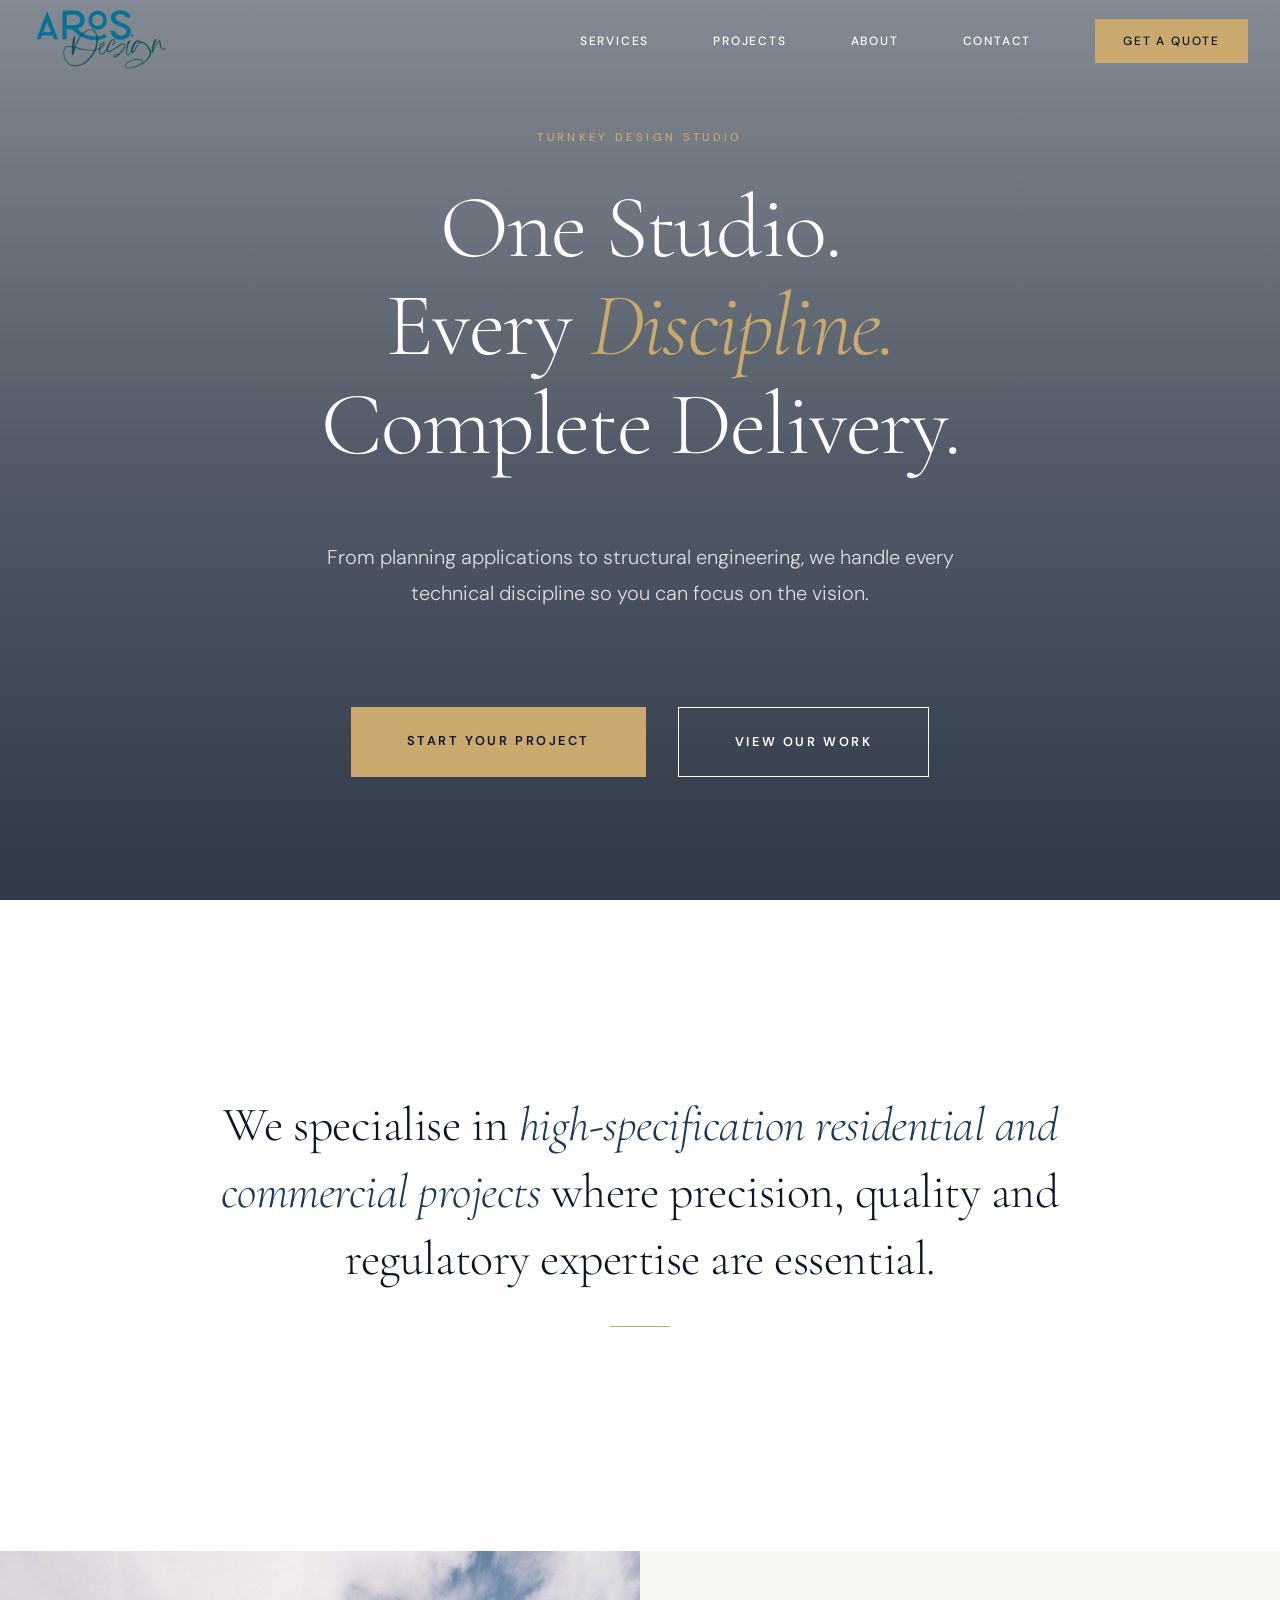
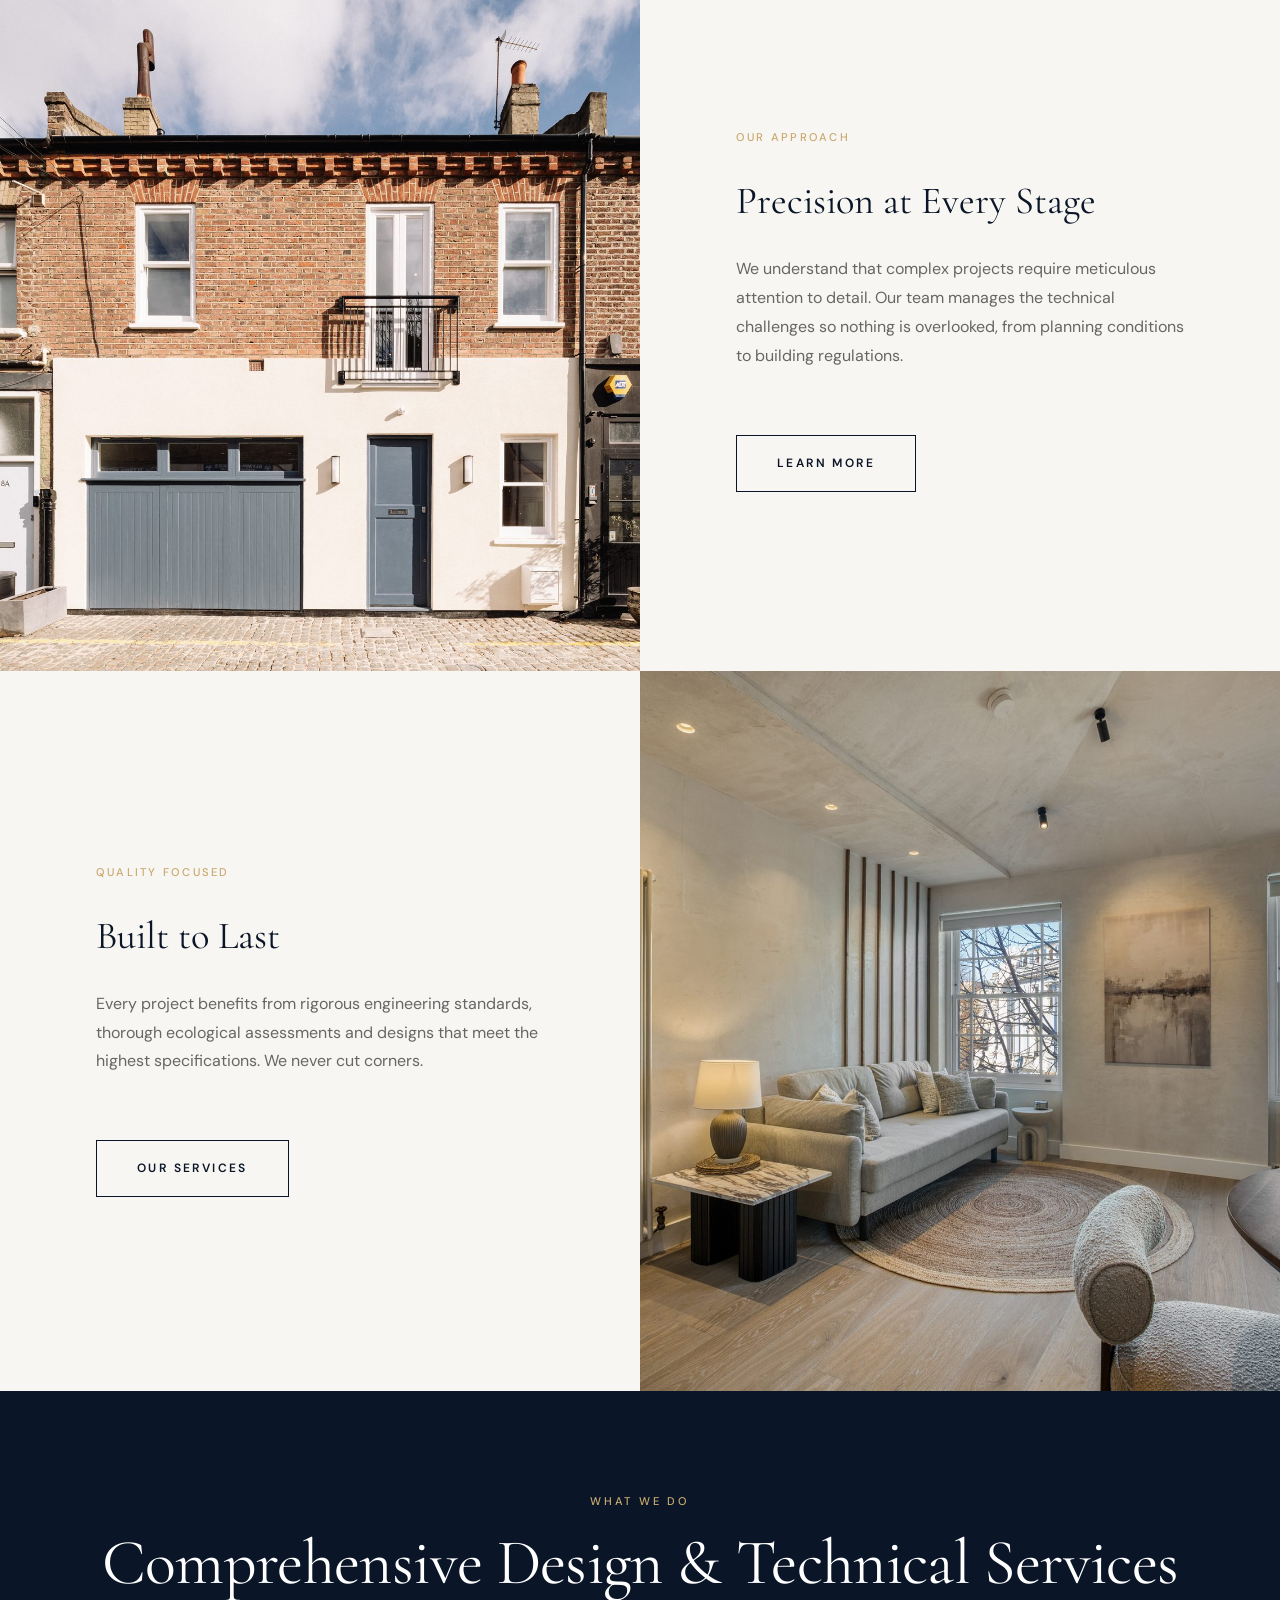
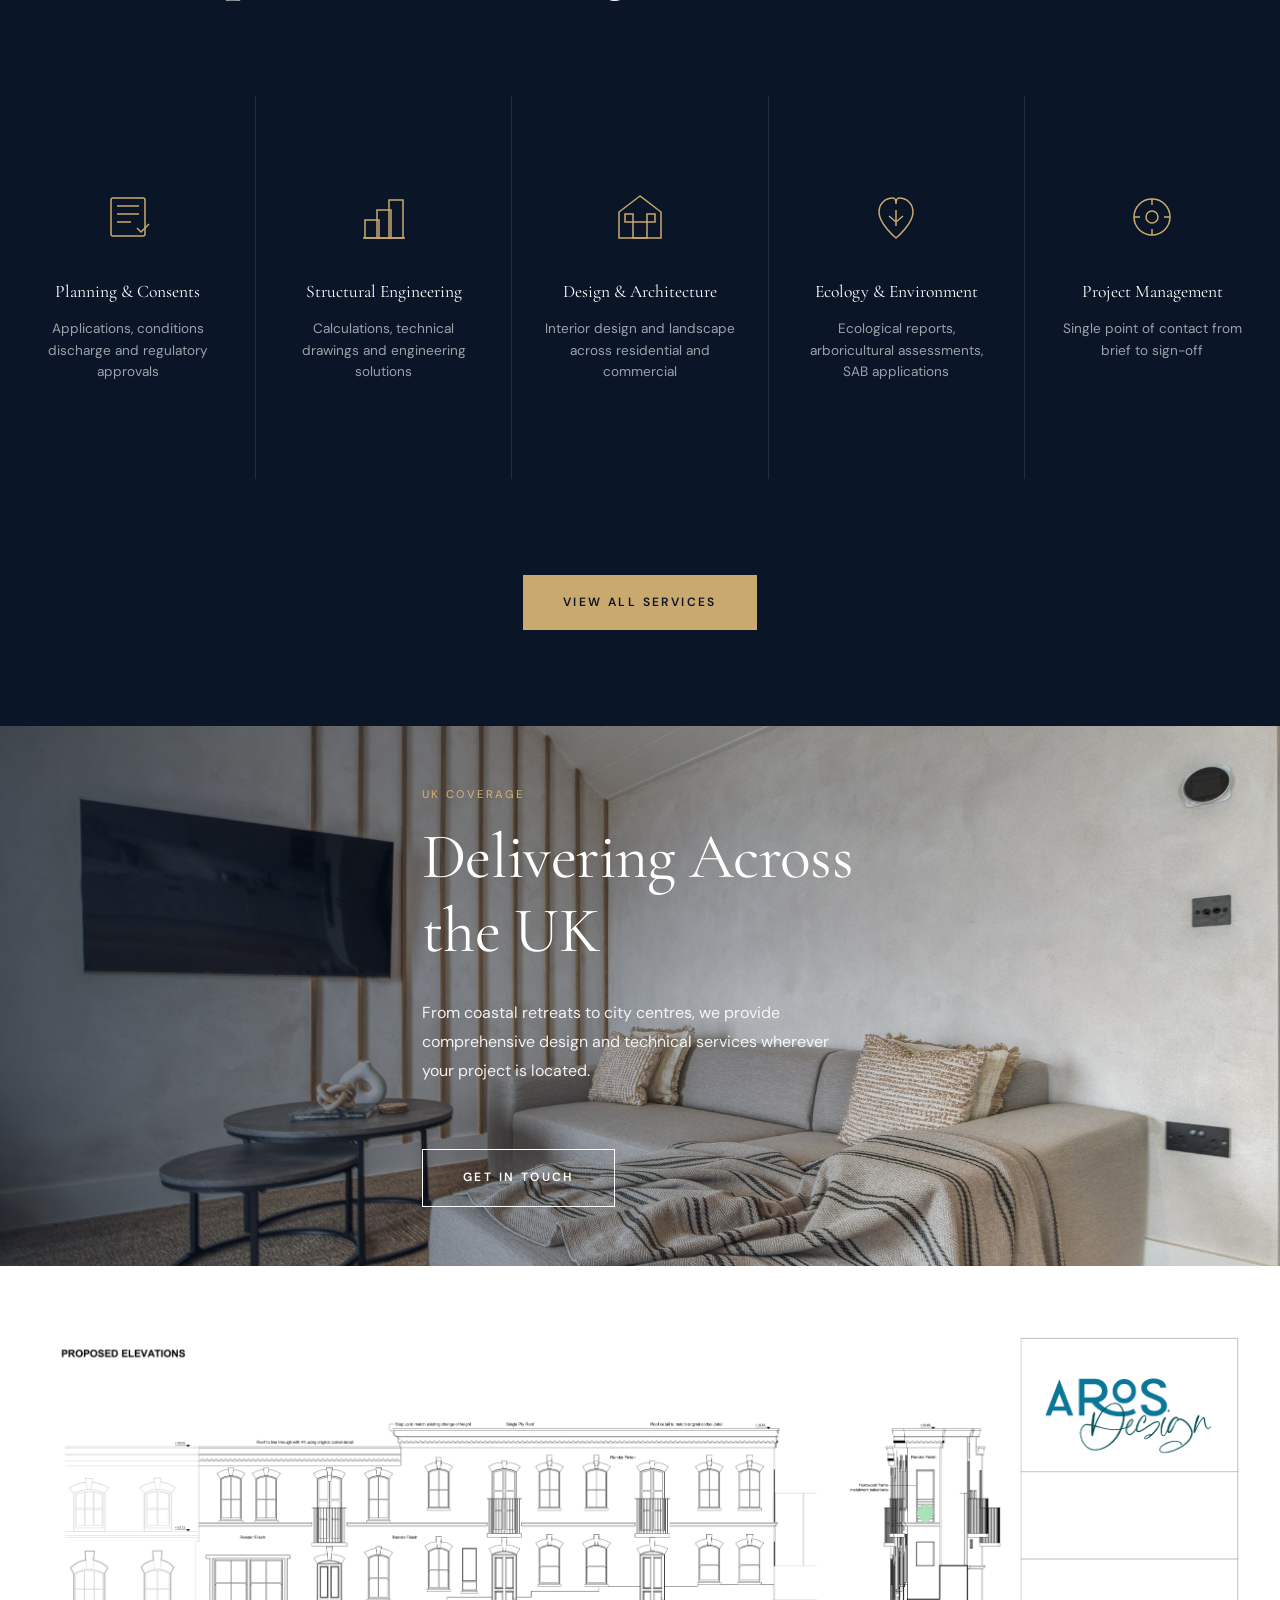
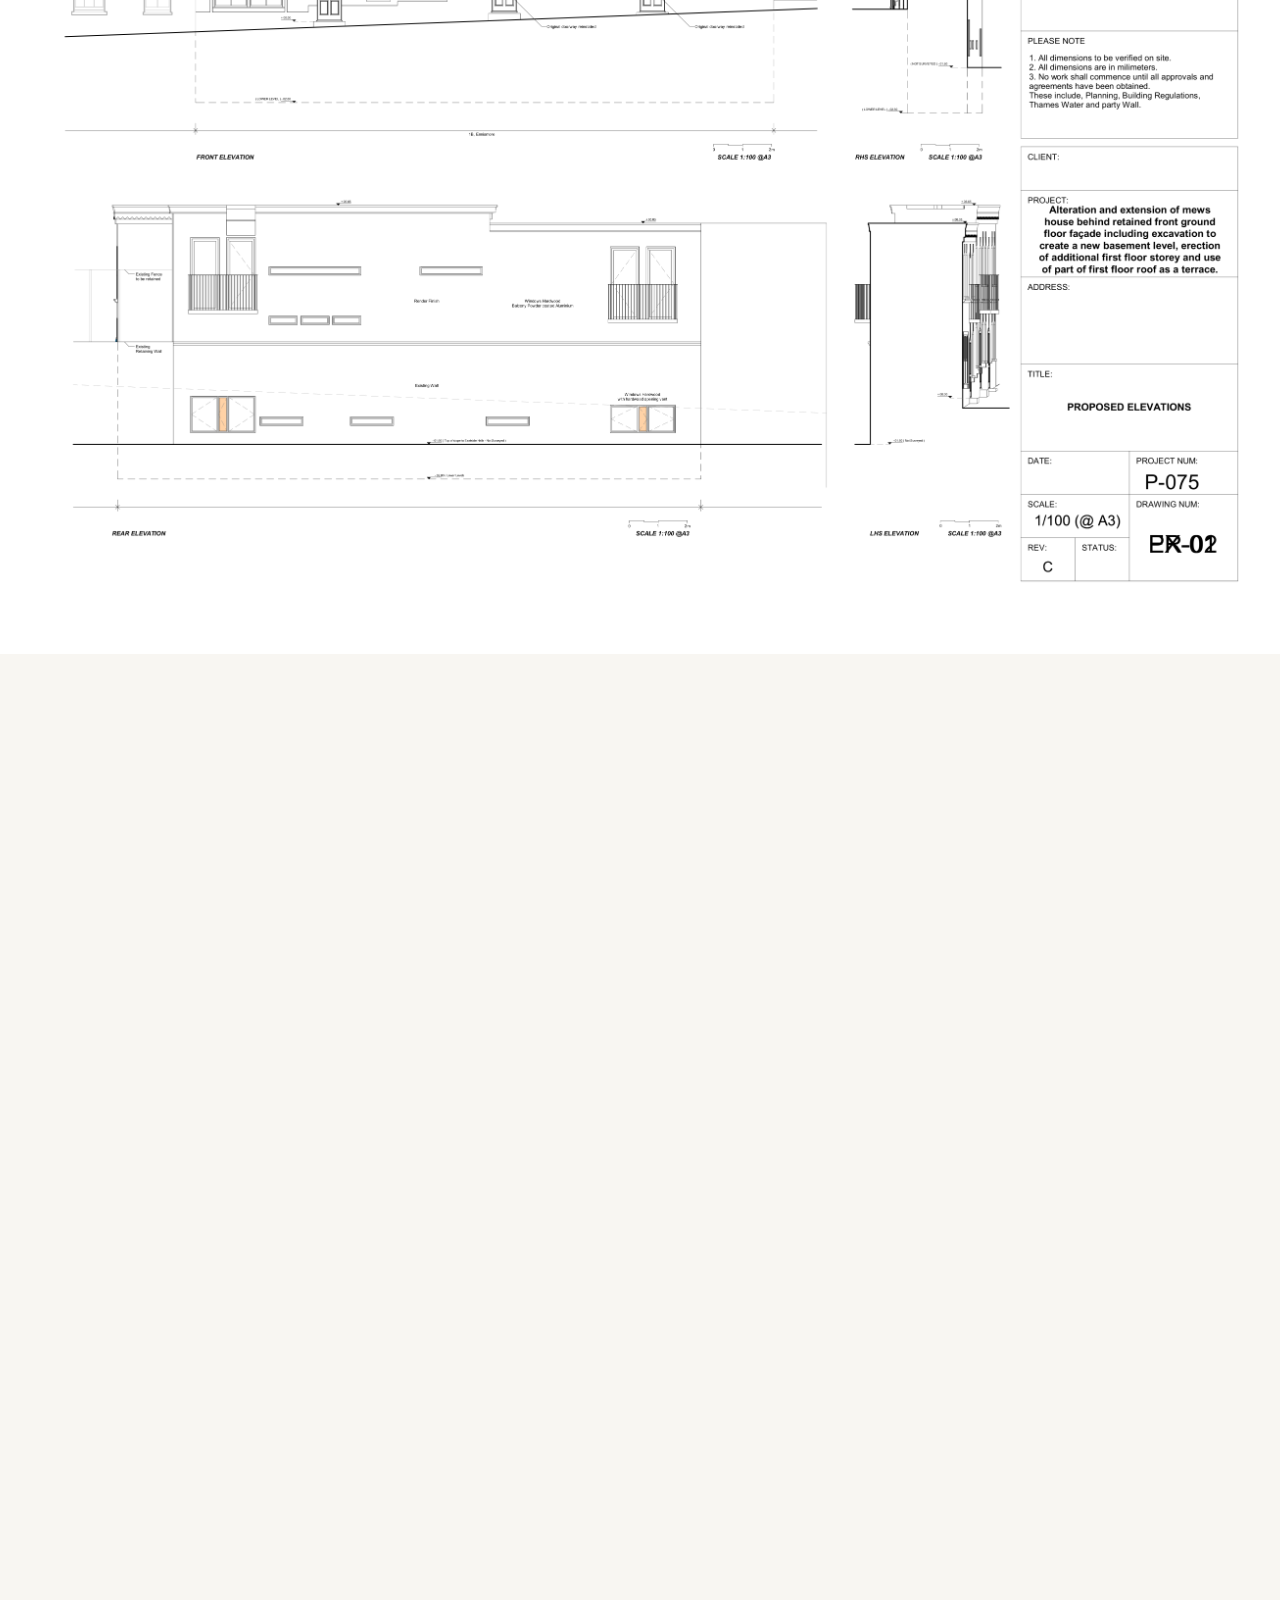
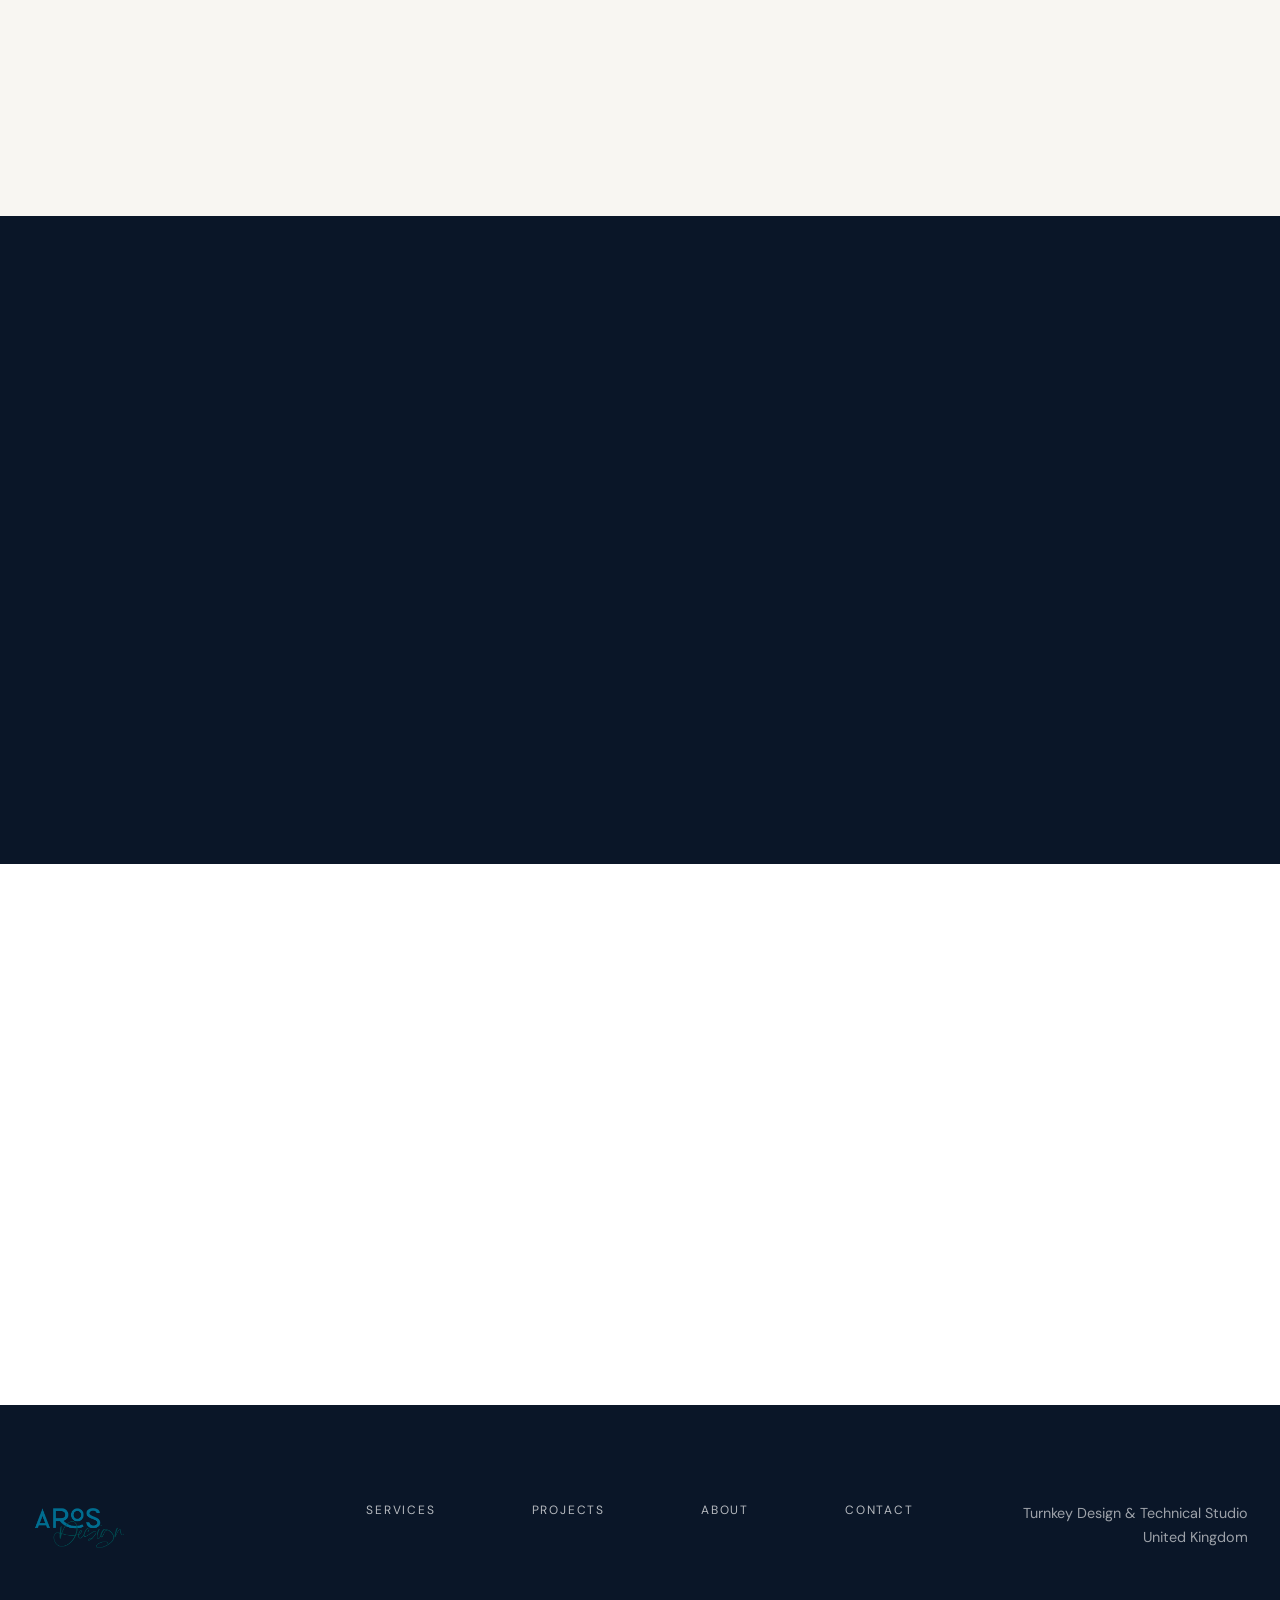
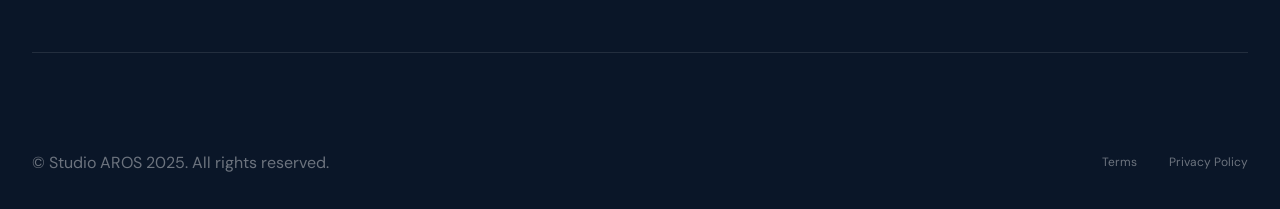
==== commit be1cef10: "Rebrand to Studio AROS and replace consultancy with studio Co-Authored-By: Claude Opus 4.6 (1M conte" ====
--- a/index.html
+++ b/index.html
@@ -3,7 +3,7 @@
 <head>
     <meta charset="UTF-8">
     <meta name="viewport" content="width=device-width, initial-scale=1.0">
-    <title>AROS Design | Turnkey Design & Technical Consultancy</title>
+    <title>Studio AROS | Turnkey Design & Technical Studio</title>
     <link rel="icon" type="image/png" href="Logos/FAV Icon.png">
     <link rel="preconnect" href="https://fonts.googleapis.com">
     <link rel="preconnect" href="https://fonts.gstatic.com" crossorigin>
@@ -457,8 +457,8 @@
     <nav class="nav nav-hero" id="nav">
         <div class="nav-inner">
             <a href="index.html" class="nav-logo-link">
-                <img src="Logos/White The Aros.png" alt="AROS Design" class="nav-logo nav-logo-light">
-                <img src="Logos/AROS Design Logo.svg?v=2" alt="AROS Design" class="nav-logo nav-logo-dark">
+                <img src="Logos/White The Aros.png" alt="Studio AROS" class="nav-logo nav-logo-light">
+                <img src="Logos/AROS Design Logo.svg?v=2" alt="Studio AROS" class="nav-logo nav-logo-dark">
             </a>
             <div class="nav-toggle" id="navToggle">
                 <span></span>
@@ -482,9 +482,9 @@
         </video>
         <div class="hero-overlay"></div>
         <div class="hero-content">
-            <span class="hero-label fade-in">Turnkey Design Consultancy</span>
+            <span class="hero-label fade-in">Turnkey Design Studio</span>
             <h1 class="fade-in stagger-1">
-                <span>One Consultancy.</span>
+                <span>One Studio.</span>
                 <span>Every <em class="accent">Discipline.</em></span>
                 <span>Complete Delivery.</span>
             </h1>
@@ -615,7 +615,7 @@
             <div class="image-band-content container fade-in">
                 <span class="label" style="color: var(--color-accent); display: block; margin-bottom: var(--spacing-sm);">UK Coverage</span>
                 <h2>Delivering Across the UK</h2>
-                <p>From coastal retreats to city centres, we provide comprehensive design and technical consultancy services wherever your project is located.</p>
+                <p>From coastal retreats to city centres, we provide comprehensive design and technical services wherever your project is located.</p>
                 <a href="contact.html" class="btn btn-outline">Get in Touch</a>
             </div>
         </div>
@@ -677,7 +677,7 @@
     <section class="quote-section">
         <div class="container fade-in">
             <blockquote>
-                "AROS Design transformed what could have been a complex project into a seamless experience. One point of contact for everything, exactly what we needed."
+                "Studio AROS transformed what could have been a complex project into a seamless experience. One point of contact for everything, exactly what we needed."
             </blockquote>
             <cite>Private Client, Pembrokeshire</cite>
         </div>
@@ -700,7 +700,7 @@
         <div class="container">
             <div class="footer-main">
                 <div class="footer-logo-wrapper">
-                    <img src="Logos/White The Aros.png" alt="AROS Design" class="footer-logo">
+                    <img src="Logos/White The Aros.png" alt="Studio AROS" class="footer-logo">
                 </div>
                 <nav class="footer-nav">
                     <a href="services.html">Services</a>
@@ -709,11 +709,11 @@
                     <a href="contact.html">Contact</a>
                 </nav>
                 <div class="footer-tagline">
-                    Turnkey Design & Technical Consultancy<br>United Kingdom
+                    Turnkey Design & Technical Studio<br>United Kingdom
                 </div>
             </div>
             <div class="footer-bottom">
-                <p>&copy; AROS Design 2025. All rights reserved.</p>
+                <p>&copy; Studio AROS 2025. All rights reserved.</p>
                 <div class="footer-legal">
                     <a href="#">Terms</a>
                     <a href="#">Privacy Policy</a>
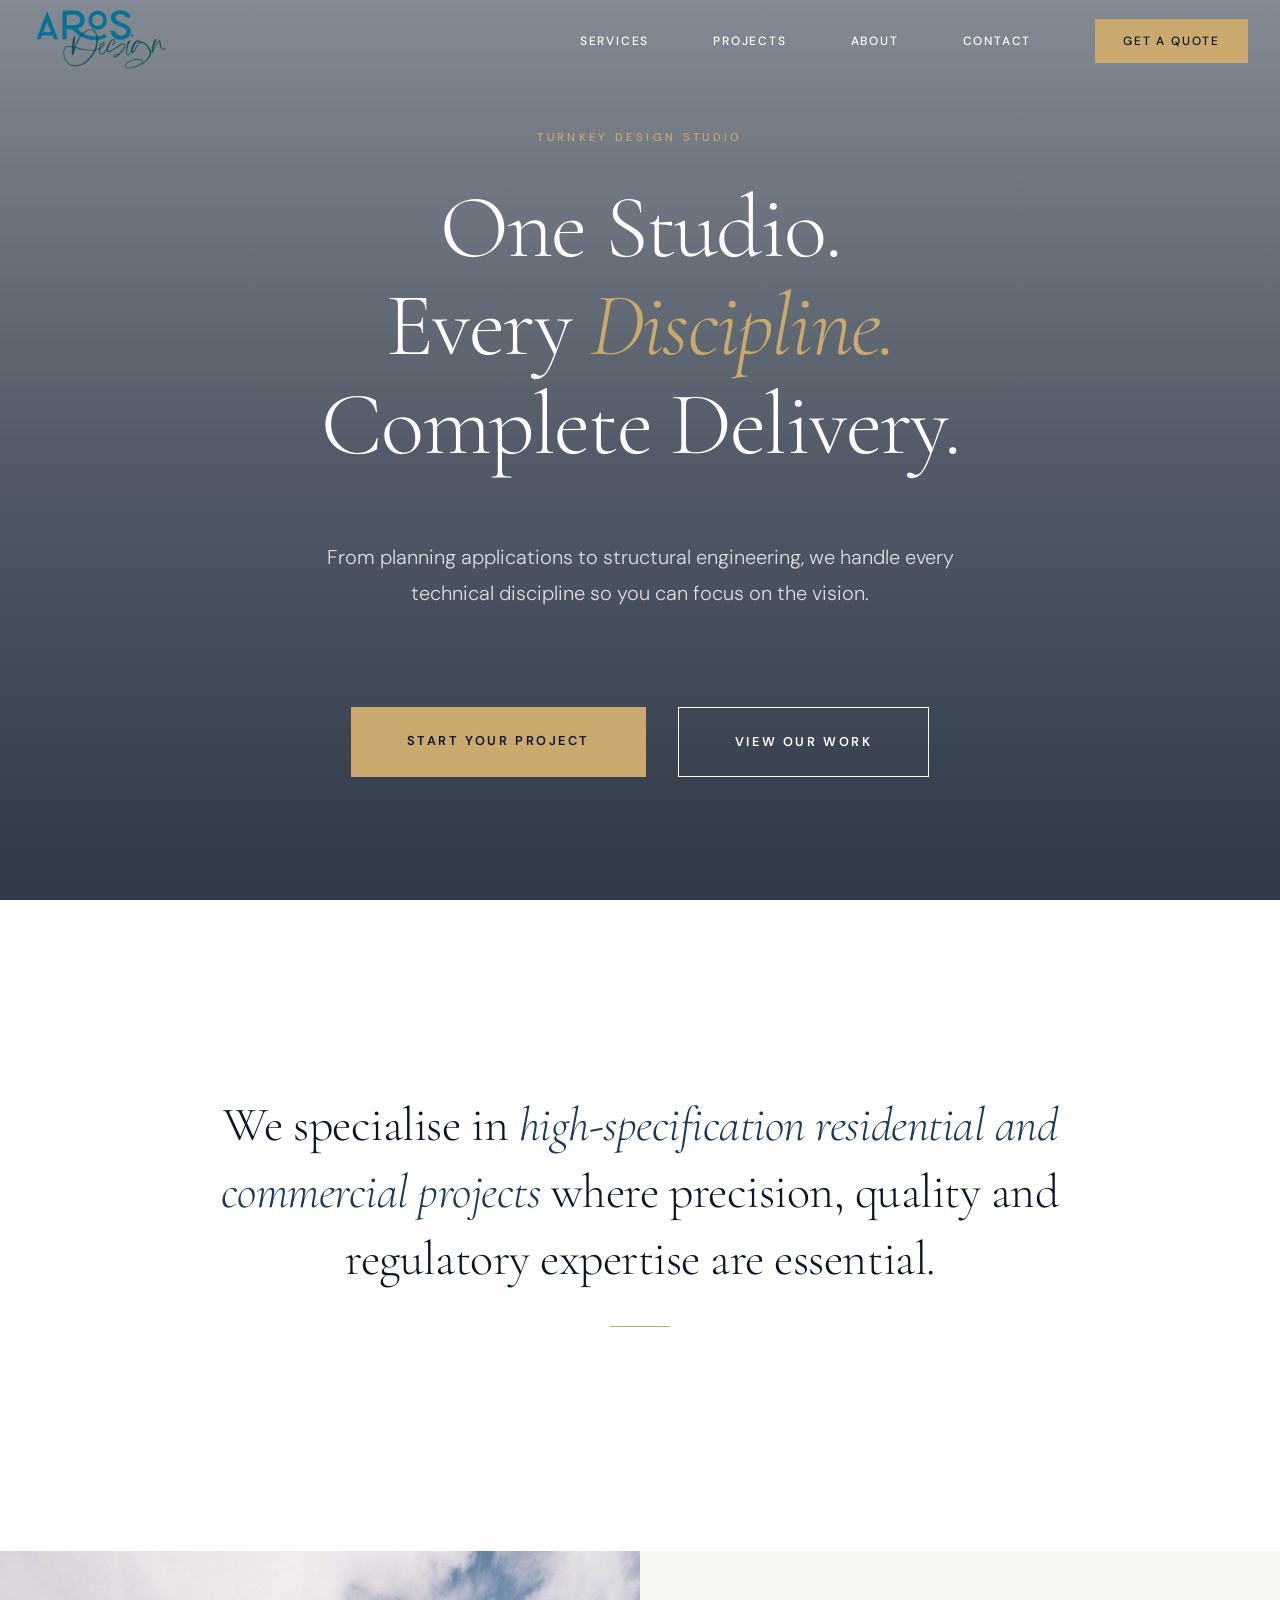
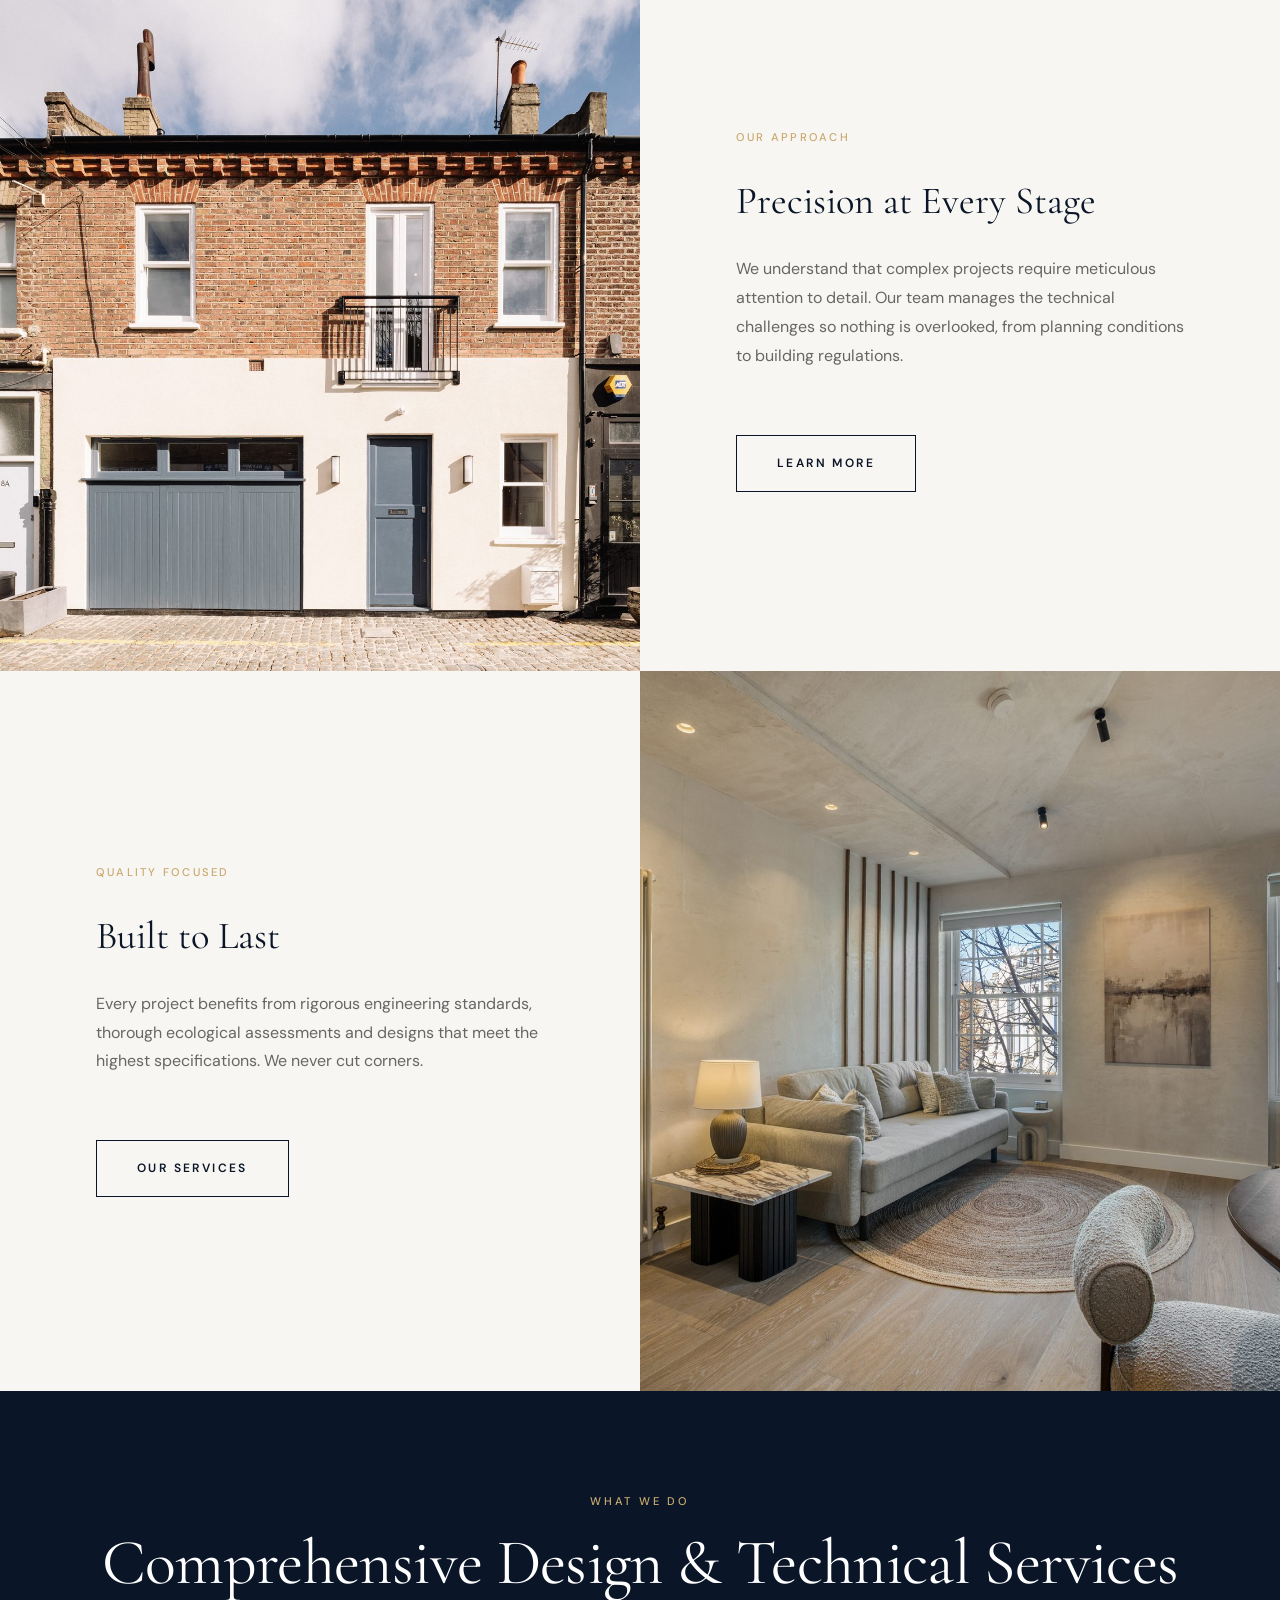
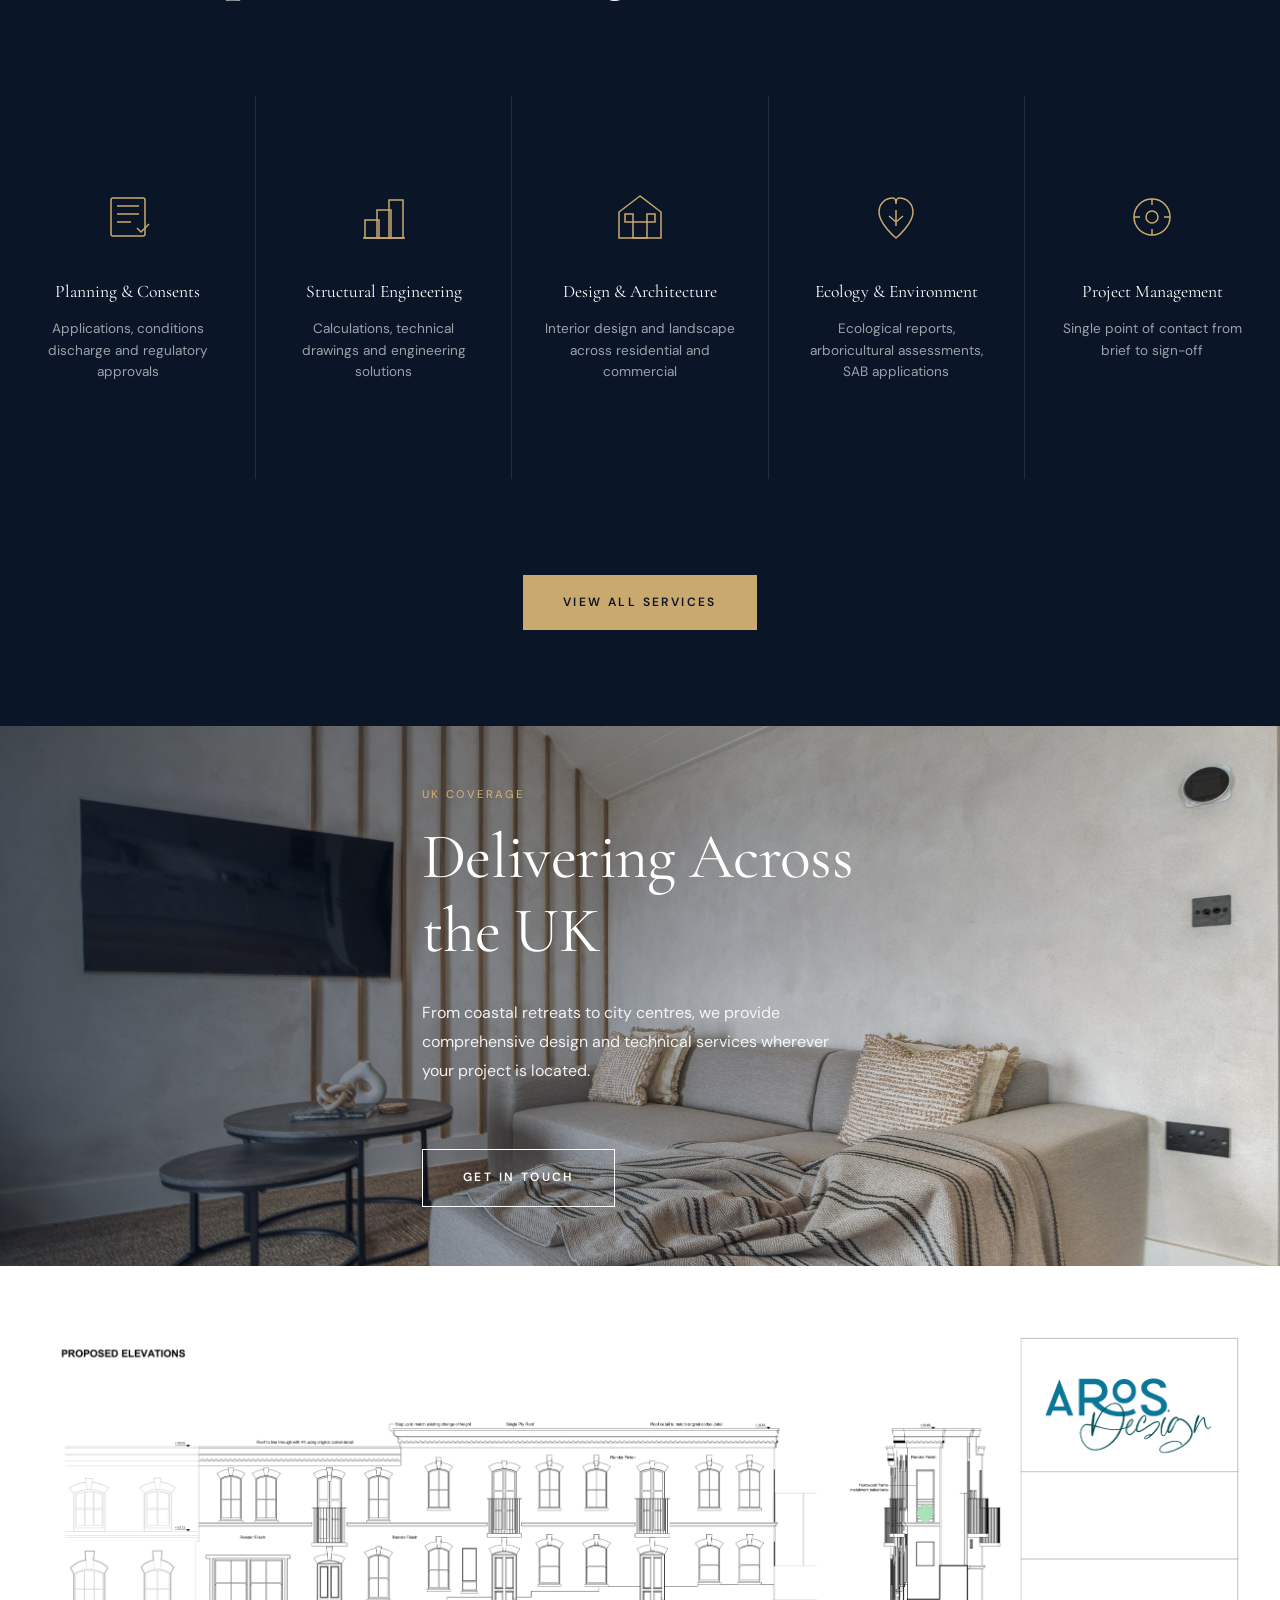
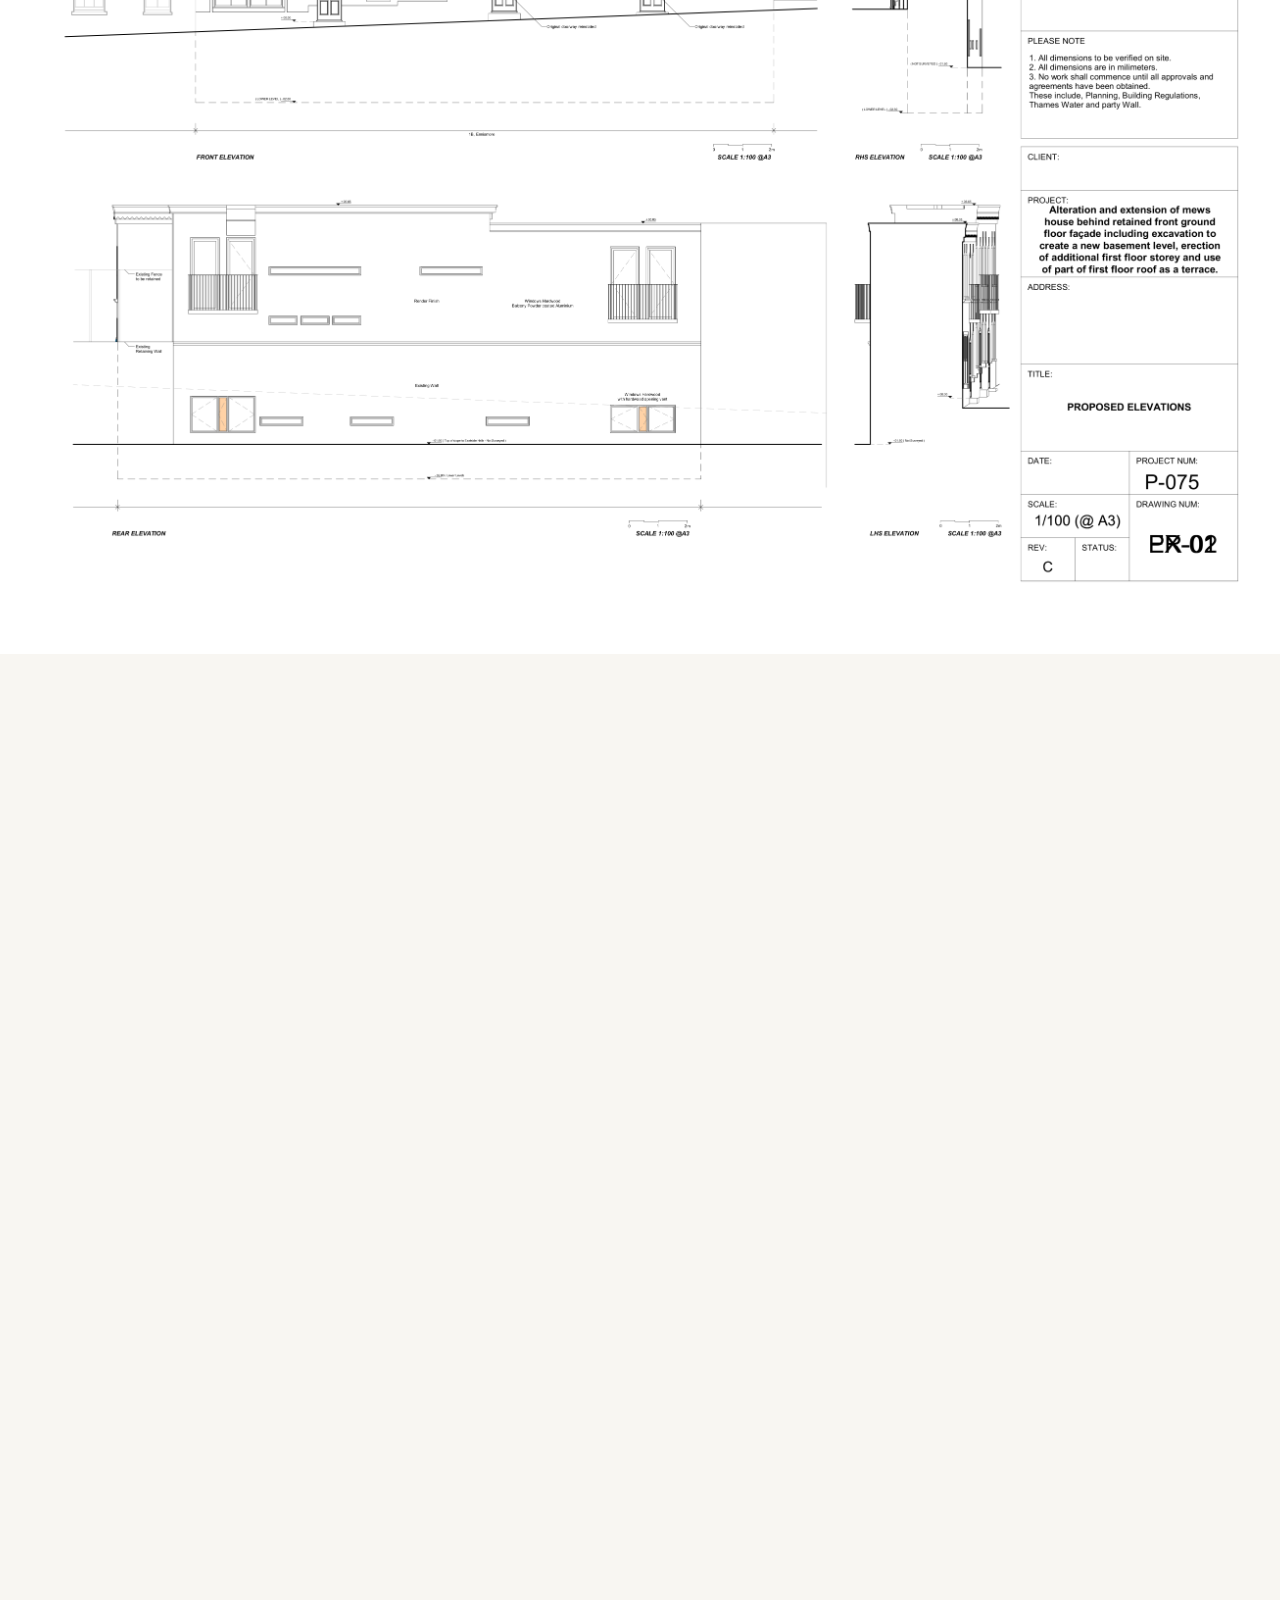
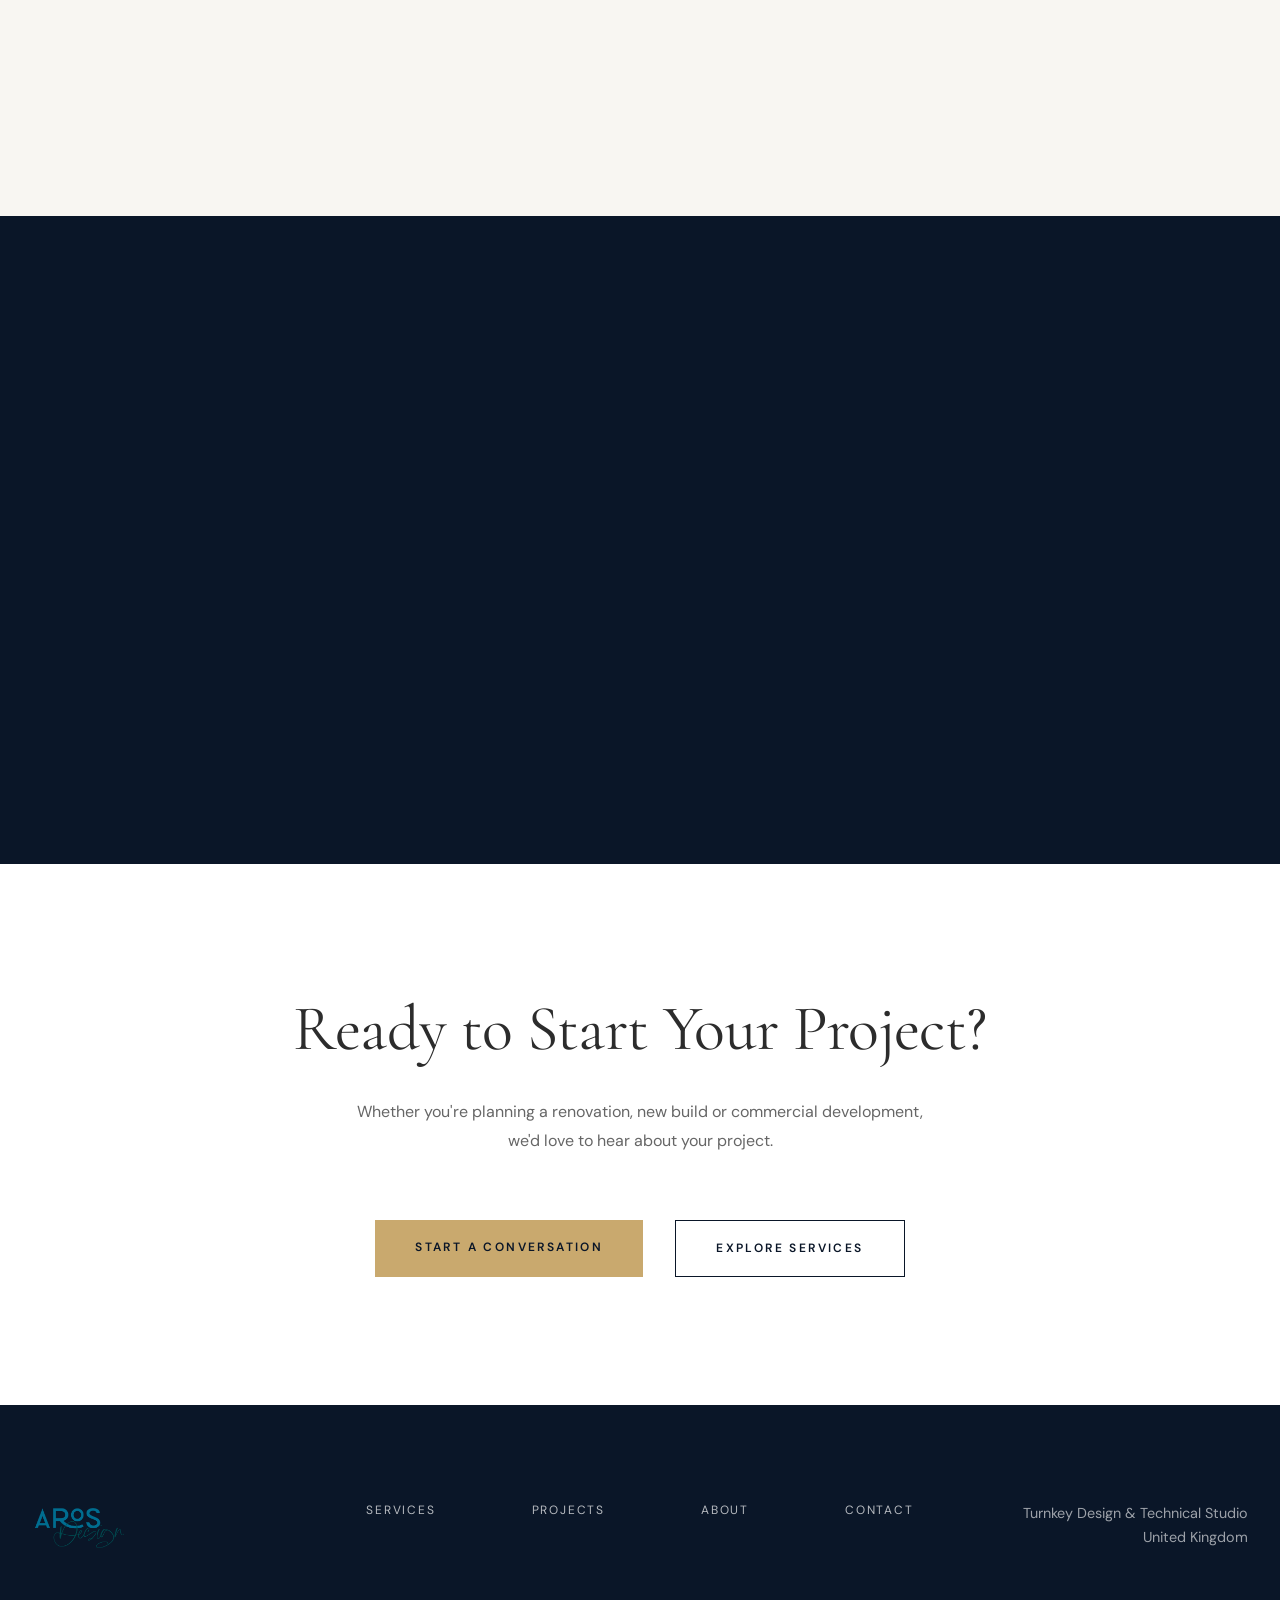
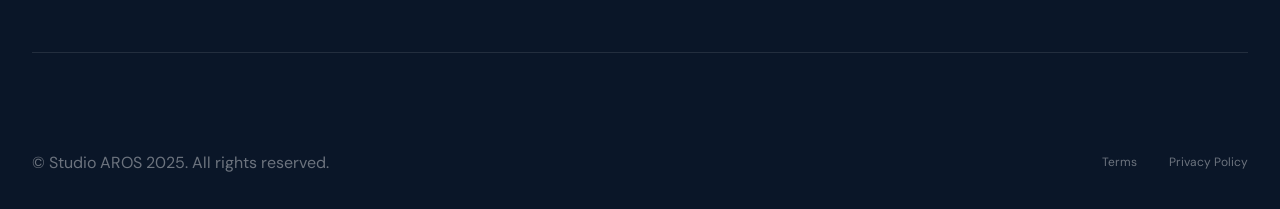
==== commit 6db80b1a: "Change logo home links from index.html to / for cleaner URLs Co-Authored-By: Claude Opus 4.6 (1M con" ====
--- a/index.html
+++ b/index.html
@@ -456,7 +456,7 @@
     <!-- NAVIGATION -->
     <nav class="nav nav-hero" id="nav">
         <div class="nav-inner">
-            <a href="index.html" class="nav-logo-link">
+            <a href="/" class="nav-logo-link">
                 <img src="Logos/White The Aros.png" alt="Studio AROS" class="nav-logo nav-logo-light">
                 <img src="Logos/AROS Design Logo.svg?v=2" alt="Studio AROS" class="nav-logo nav-logo-dark">
             </a>
